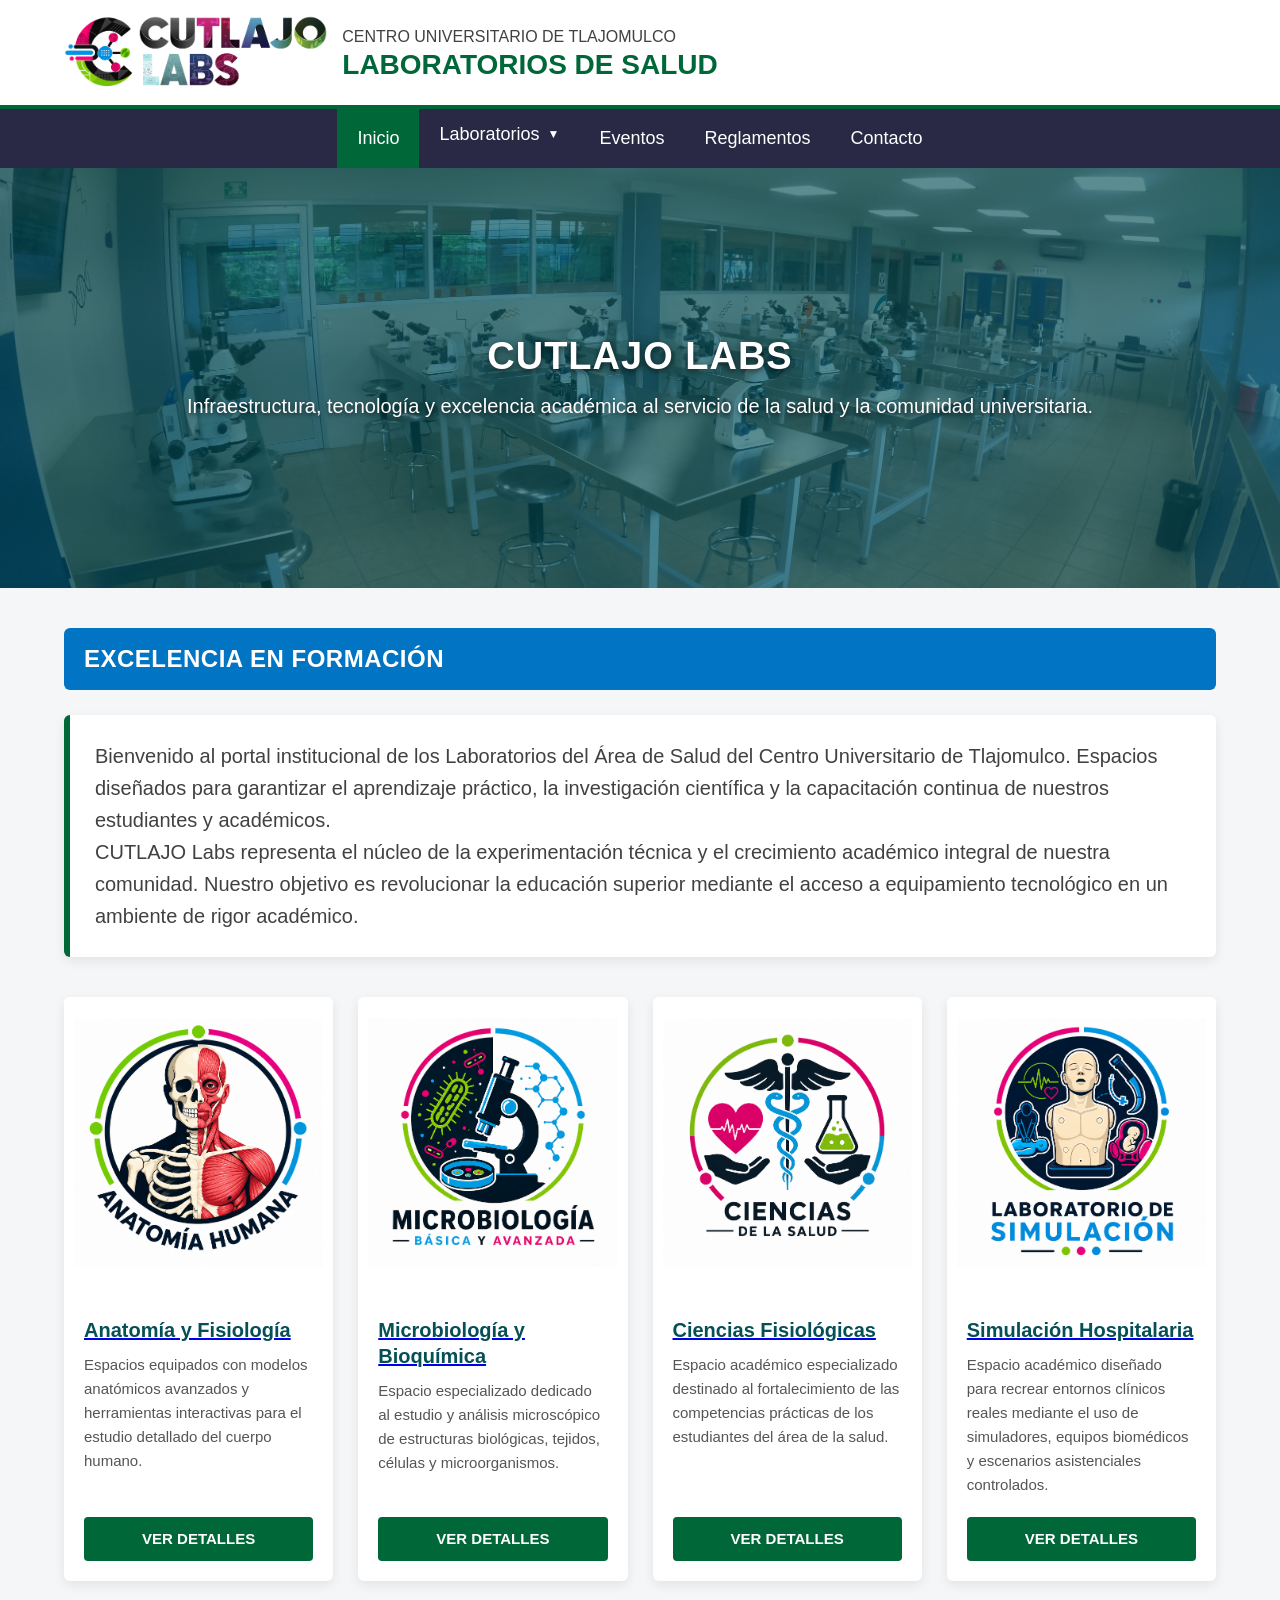
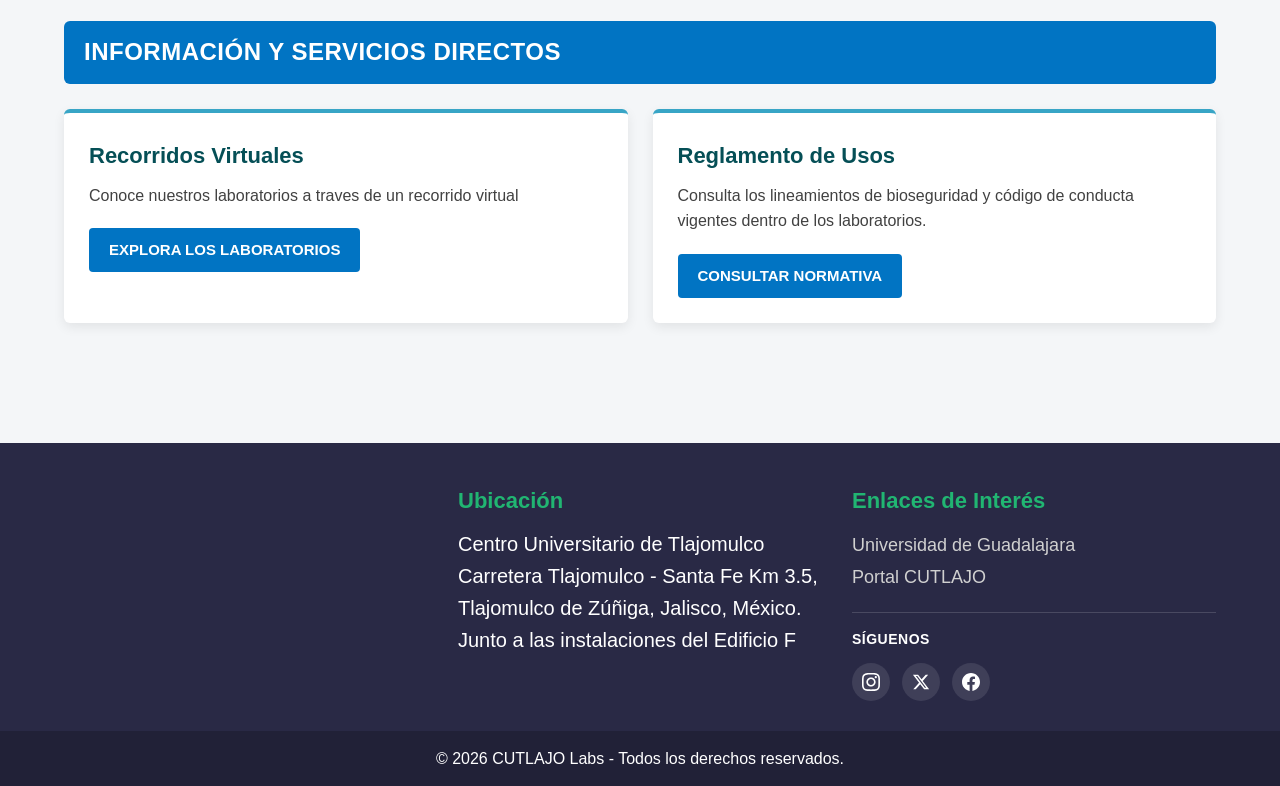
==== index.html @ 254c2624 "Primer subida del sitio web" ====
<!DOCTYPE html>
<html lang="es">
<head>
    <meta charset="UTF-8">
    <meta name="viewport" content="width=device-width, initial-scale=1.0">
    <meta http-equiv="X-UA-Compatible" content="IE=edge">
    <title>Laboratorios de Salud | CUTLAJO - Universidad de Guadalajara</title>
    
    <!-- Estilos CSS -->
    <link rel="stylesheet" href="css/styles.css">
</head>
<body>

    <!-- CABECERA INSTITUCIONAL CUTLAJO / UDEG -->
    <header class="site-header">
        <div class="header-container">
            <div class="logo-container">
                <img src="img/CUTLAJO_LABS.png" alt="Logo Universidad de Guadalajara - CUTLAJO" class="header-logo">
                <div class="site-title-group">
                    <span class="sub-title">Centro Universitario de Tlajomulco</span>
                    <h1 class="main-title">LABORATORIOS DE SALUD</h1>
                </div>
            </div>
            <button class="mobile-menu-toggle" id="menuToggle" aria-label="Abrir menú de navegación">
                <span class="bar"></span>
                <span class="bar"></span>
                <span class="bar"></span>
            </button>
        </div>
    </header>

    <!-- NAVEGACIÓN PRINCIPAL -->
    <nav class="main-navigation" id="mainNav">
        <div class="nav-container">
            <ul class="nav-menu">
                <li class="nav-item active"><a href="index.html" class="nav-link">Inicio</a></li>
                
                <!-- SUBMENÚ DESPLEGABLE EN LABORATORIOS -->
                <li class="nav-item dropdown" id="labsDropdown">
                    <button class="nav-link dropdown-toggle" aria-expanded="false" aria-haspopup="true">
                        Laboratorios <span class="arrow-icon">▼</span>
                    </button>
                    <ul class="dropdown-menu">
                        <li><a href="anatomia.html" class="dropdown-item">Anatomía</a></li>
                        <li><a href="microscopia.html" class="dropdown-item">Microscopía</a></li>
                        <li><a href="ciencias.html" class="dropdown-item">Ciencias</a></li>
                        <li><a href="simulacion.html" class="dropdown-item">Simulación</a></li>
                    </ul>
                </li>
                <li class="nav-item"><a href="eventos.html" class="nav-link">Eventos</a></li>
                <li class="nav-item"><a href="reglamento.html" class="nav-link">Reglamentos</a></li>
                <li class="nav-item"><a href="contacto.html" class="nav-link">Contacto</a></li>
            </ul>
        </div>
    </nav>

    <!-- BANNER HERO PRINCIPAL -->
    <section class="hero-banner">
        <div class="hero-overlay">
            <div class="hero-content">
                <h2>CUTLAJO LABS</h2>
                <p>Infraestructura, tecnología y excelencia académica al servicio de la salud y la comunidad universitaria.</p>
            </div>
        </div>
    </section>

    <!-- CONTENIDO PRINCIPAL -->
    <main class="main-content">
        <div class="content-container">

            <section class="section-block">
                <div class="institutional-header">
                    <h2>Excelencia en Formación</h2>
                </div>
                <div class="intro-card">
                    <p>Bienvenido al portal institucional de los Laboratorios del Área de Salud del Centro Universitario de Tlajomulco. Espacios diseñados para garantizar el aprendizaje práctico, la investigación científica y la capacitación continua de nuestros estudiantes y académicos.</p> 
                    <p>CUTLAJO Labs representa el núcleo de la experimentación técnica y el crecimiento académico integral de nuestra comunidad. Nuestro objetivo es revolucionar la educación superior mediante el acceso a equipamiento tecnológico en un ambiente de rigor académico.</p>
                </div>
            </section>

            <!-- GRILLA DE LABORATORIOS -->
            <section class="section-block">
                <div class="cards-grid">
                    
                    <article class="card">
                        <div class="card-image-wrapper">
                            <a href="anatomia.html"><img src="img/anatomia_humana_logo.png" alt="Laboratorio de Anatomía CUTLAJO" class="card-img"></a>
                        </div>
                        <div class="card-body">
                            <a href="anatomia.html"><h3 class="card-title">Anatomía y Fisiología</h3></a>
                            <p class="card-text">Espacios equipados con modelos anatómicos avanzados y herramientas interactivas para el estudio detallado del cuerpo humano.</p>
                            <a href="anatomia.html" class="btn btn-primary">Ver detalles</a>
                        </div>
                    </article>

                    <article class="card">
                        <div class="card-image-wrapper">
                           <a href="microscopia.html"><img src="img/microbiologia_logo.png" alt="Laboratorio de Microbiología" class="card-img"></a>
                        </div>
                        <div class="card-body">
                            <a href="microscopia.html"><h3 class="card-title">Microbiología y Bioquímica</h3></a>
                            <p class="card-text">Espacio especializado dedicado al estudio y análisis microscópico de estructuras biológicas, tejidos, células y microorganismos.</p>
                            <a href="microscopia.html" class="btn btn-primary">Ver detalles</a>
                        </div>
                    </article>

                    <article class="card">
                        <div class="card-image-wrapper">
                            <a href="ciencias.html"><img src="img/ciencias_logo.png" alt="Laboratorio de Ciencias Fisiológicas" class="card-img"></a>
                        </div>
                        <div class="card-body">
                            <a href="ciencias.html"><h3 class="card-title">Ciencias Fisiológicas</h3></a>
                            <p class="card-text">Espacio académico especializado destinado al fortalecimiento de las competencias prácticas de los estudiantes del área de la salud.</p>
                            <a href="ciencias.html" class="btn btn-primary">Ver detalles</a>
                        </div>
                    </article>

                    <article class="card">
                        <div class="card-image-wrapper">
                            <a href="simulacion.html"><img src="img/simulacion_logo.png" alt="Centro de Simulación Clínica" class="card-img"></a>
                        </div>
                        <div class="card-body">
                            <a href="simulacion.html"><h3 class="card-title">Simulación Hospitalaria</h3></a>
                            <p class="card-text">Espacio académico diseñado para recrear entornos clínicos reales mediante el uso de simuladores, equipos biomédicos y escenarios asistenciales controlados.</p>
                            <a href="simulacion.html" class="btn btn-primary">Ver detalles</a>
                        </div>
                    </article>

                </div>
            </section>

            <section class="section-block">
                <div class="institutional-header">
                    <h2>INFORMACIÓN Y SERVICIOS DIRECTOS</h2>
                </div>
                <div class="quick-links-grid">
                    <div class="quick-link-box">
                        <h3>Recorridos Virtuales</h3>
                        <p>Conoce nuestros laboratorios a traves de un recorrido virtual</p>
                        <a href="recorridos.html" class="btn btn-secondary">Explora los laboratorios</a>
                    </div>
                    <div class="quick-link-box">
                        <h3>Reglamento de Usos</h3>
                        <p>Consulta los lineamientos de bioseguridad y código de conducta vigentes dentro de los laboratorios.</p>
                        <a href="reglamento.html" class="btn btn-secondary">CONSULTAR NORMATIVA</a>
                    </div>
                </div>
            </section>

        </div>
    </main>

    <!-- PIE DE PÁGINA -->
    <footer class="site-footer">
        <div class="footer-container">
            <div class="footer-map">
                <iframe src="https://www.google.com/maps/embed?pb=!1m18!1m12!1m3!1d3737.9945457249955!2d-103.4139776!3d20.465417199999997!2m3!1f0!2f0!3f0!3m2!1i1024!2i768!4f13.1!3m3!1m2!1s0x842f5100319777a3%3A0x31ccbc6255c5307c!2sCUTlajomulco%20(Centro%20Universitario%20de%20Tlajomulco)!5e0!3m2!1ses!2smx!4v1790271450670!5m2!1ses!2smx" width="100%" height="180" style="border:0;" allowfullscreen="" loading="lazy" referrerpolicy="strict-origin-when-cross-origin"></iframe>
            </div>

            <div class="footer-info">
                <h3>Ubicación</h3>
                <p>Centro Universitario de Tlajomulco</p>
                <p>Carretera Tlajomulco - Santa Fe Km 3.5, Tlajomulco de Zúñiga, Jalisco, México.</p>
                <p>Junto a las instalaciones del Edificio F</p>
            </div>

            <div class="footer-links">
                <h3>Enlaces de Interés</h3>
                <ul>
                    <li><a href="https://www.udg.mx" target="_blank" rel="noopener">Universidad de Guadalajara</a></li>
                    <li><a href="http://cutlajomulco.udg.mx" target="_blank" rel="noopener">Portal CUTLAJO</a></li>
                </ul>

                <!-- REDES SOCIALES -->
                <div class="footer-social-section">
                    <h4>Síguenos</h4>
                    <div class="social-icons-wrapper">
                        <!-- Instagram -->
                        <a href="https://www.instagram.com/cutlajo" target="_blank" rel="noopener" class="social-icon-btn" aria-label="Instagram CUTLAJO">
                            <svg viewBox="0 0 24 24" class="svg-social-icon"><path d="M12 2.163c3.204 0 3.584.012 4.85.07 3.252.148 4.771 1.691 4.919 4.919.058 1.265.069 1.645.069 4.849 0 3.205-.012 3.584-.069 4.849-.149 3.225-1.664 4.771-4.919 4.919-1.266.058-1.644.07-4.85.07-3.204 0-3.584-.012-4.849-.07-3.26-.149-4.771-1.699-4.919-4.92-.058-1.265-.07-1.644-.07-4.849 0-3.204.013-3.583.07-4.849.149-3.227 1.664-4.771 4.919-4.919 1.266-.057 1.645-.069 4.849-.069zm0-2.163c-3.259 0-3.667.014-4.947.072-4.358.2-6.78 2.618-6.98 6.98-.059 1.281-.073 1.689-.073 4.948 0 3.259.014 3.668.072 4.948.2 4.358 2.618 6.78 6.98 6.98 1.281.058 1.689.072 4.948.072 3.259 0 3.668-.014 4.948-.072 4.354-.2 6.782-2.618 6.979-6.98.059-1.28.073-1.689.073-4.948 0-3.259-.014-3.667-.072-4.947-.196-4.354-2.617-6.78-6.979-6.98-1.281-.059-1.69-.073-4.949-.073zm0 5.838c-3.403 0-6.162 2.759-6.162 6.162s2.759 6.163 6.162 6.163 6.162-2.759 6.162-6.163c0-3.403-2.759-6.162-6.162-6.162zm0 10.162c-2.209 0-4-1.79-4-4 0-2.209 1.791-4 4-4s4 1.791 4 4c0 2.21-1.791 4-4 4zm6.406-11.845c-.796 0-1.441.645-1.441 1.44s.645 1.44 1.441 1.44c.795 0 1.439-.645 1.439-1.44s-.644-1.44-1.439-1.44z"/></svg>
                        </a>

                        <!-- X (Twitter) -->
                        <a href="https://x.com/cutlajo" target="_blank" rel="noopener" class="social-icon-btn" aria-label="X Twitter CUTLAJO">
                            <svg viewBox="0 0 24 24" class="svg-social-icon"><path d="M18.244 2.25h3.308l-7.227 8.26 8.502 11.24H16.17l-5.214-6.817L4.99 21.75H1.68l7.73-8.835L1.254 2.25H8.08l4.713 6.231zm-1.161 17.52h1.833L7.084 4.126H5.117z"/></svg>
                        </a>

                        <!-- Facebook -->
                        <a href="https://www.facebook.com/CUTlajomulco/" target="_blank" rel="noopener" class="social-icon-btn" aria-label="Facebook CUTLAJO">
                            <svg viewBox="0 0 24 24" class="svg-social-icon"><path d="M24 12.073c0-6.627-5.373-12-12-12s-12 5.373-12 12c0 5.99 4.388 10.954 10.125 11.854v-8.385H7.078v-3.47h3.047V9.43c0-3.007 1.792-4.669 4.533-4.669 1.312 0 2.686.235 2.686.235v2.953H15.83c-1.491 0-1.956.925-1.956 1.874v2.25h3.328l-.532 3.47h-2.796v8.385C19.612 23.027 24 18.062 24 12.073z"/></svg>
                        </a>
                    </div>
                </div>
            </div>
        </div>
        <div class="footer-bottom">
            <p>&copy; 2026 CUTLAJO Labs - Todos los derechos reservados.</p>
        </div>
    </footer>

    <script src="js/main.js"></script>
</body>
</html>
---- css/styles.css ----
/* ==========================================================================
   VARIABLES DE PALETA Y ESTILOS GLOBALES - CUTLAJO / UDEG
   ========================================================================== */
:root {
  --verde-selva: #006838;
  --verde-esmeralda: #21b572;
  --azul-turquesa: #38a5c6;
  --verde-oscuro: #054f56;
  --tinto-magenta: #680538;

  --azul-principal-web: #0174c3;
  --azul-noche: #292945;
  --rojo-institucional: #b12028;
  --gris-neutro: #414141;
  --gris-claro: #f9f9f9;
  --blanco: #ffffff;
  --sombra-card: 0 4px 12px rgba(0, 0, 0, 0.08);

  --fuente-primaria: 'Helvetica Neue', Helvetica, Arial, sans-serif;
  --tamano-base-texto: 2rem;
}

*, *::before, *::after {
  box-sizing: border-box;
  margin: 0;
  padding: 0;
}

html {
  font-size: 62.5%;
  scroll-behavior: smooth;
}

body {
  font-family: var(--fuente-primaria);
  font-size: var(--tamano-base-texto);
  line-height: 1.6;
  color: var(--gris-neutro);
  background-color: #f4f6f8;
}

.content-container,
.header-container,
.nav-container,
.footer-container {
  width: 90%;
  max-width: 1300px;
  margin: 0 auto;
}

/* CABECERA (HEADER) */
.site-header {
  background-color: var(--blanco);
  border-bottom: 4px solid var(--verde-selva);
  padding: 1.5rem 0;
}

.header-container {
  display: flex;
  justify-content: space-between;
  align-items: center;
}

.logo-container {
  display: flex;
  align-items: center;
  gap: 1.5rem;
}

.header-logo {
  max-height: 75px;
  width: auto;
}

.site-title-group .sub-title {
  display: block;
  font-size: 1.6rem;
  color: var(--gris-neutro);
  text-transform: uppercase;
  font-weight: 500;
}

.site-title-group .main-title {
  font-size: 2.8rem;
  color: var(--verde-selva);
  font-weight: 700;
  line-height: 1.1;
}

.mobile-menu-toggle {
  display: none;
  flex-direction: column;
  justify-content: space-between;
  width: 30px;
  height: 21px;
  background: transparent;
  border: none;
  cursor: pointer;
}

.mobile-menu-toggle .bar {
  height: 3px;
  width: 100%;
  background-color: var(--azul-noche);
  border-radius: 2px;
  transition: all 0.3s ease;
}

/* NAVEGACIÓN (NAV) */
.main-navigation {
  background-color: var(--azul-noche);
  position: relative;
  z-index: 100;
}

.nav-menu {
  list-style: none;
  display: flex;
  flex-wrap: wrap;
  justify-content: center;
}

.nav-item {
  margin: 0;
  position: relative;
}

.nav-link {
  display: flex;
  align-items: center;
  gap: 0.8rem;
  padding: 1.5rem 2rem;
  color: var(--blanco);
  text-decoration: none;
  font-size: 1.8rem;
  font-weight: 500;
  background: transparent;
  border: none;
  font-family: inherit;
  cursor: pointer;
  transition: background-color 0.3s ease;
}

.nav-link:hover,
.nav-item.active .nav-link,
.nav-item.show .nav-link {
  background-color: var(--verde-selva);
}

.arrow-icon {
  font-size: 1.2rem;
  transition: transform 0.3s ease;
}

.nav-item.show .arrow-icon {
  transform: rotate(180deg);
}

.dropdown-menu {
  display: none;
  position: absolute;
  top: 100%;
  left: 0;
  min-width: 220px;
  background-color: var(--azul-noche);
  list-style: none;
  padding: 0;
  box-shadow: 0 8px 16px rgba(0, 0, 0, 0.2);
  border-top: 3px solid var(--verde-esmeralda);
  z-index: 1000;
}

.nav-item.show .dropdown-menu {
  display: block;
}

.dropdown-item {
  display: block;
  padding: 1.2rem 2rem;
  color: var(--blanco);
  text-decoration: none;
  font-size: 1.7rem;
  border-bottom: 1px solid rgba(255, 255, 255, 0.05);
  transition: background-color 0.2s ease, padding-left 0.2s ease;
}

.dropdown-item:hover {
  background-color: var(--verde-selva);
  padding-left: 2.5rem;
}

/* HERO BANNER Y SLIDESHOW PRINCIPAL */
.hero-banner {
  position: relative;
  background-color: var(--verde-oscuro);
  background-position: center center;
  background-size: cover;
  background-repeat: no-repeat;
  color: var(--blanco);
  min-height: 420px;
  display: flex;
  align-items: stretch;
  justify-content: center;
  transition: background-image 1s ease-in-out;
}

.hero-overlay {
  width: 100%;
  min-height: 100%;
  padding: 6rem 2rem;
  background: rgba(5, 79, 86, 0.65);
  display: flex;
  align-items: center;
  justify-content: center;
  text-align: center;
  box-sizing: border-box;
}

.hero-content {
  max-width: 950px;
  margin: 0 auto;
}

.hero-tag {
  display: inline-block;
  font-size: 1.6rem;
  text-transform: uppercase;
  letter-spacing: 1.5px;
  background-color: var(--verde-esmeralda);
  color: var(--blanco);
  padding: 0.5rem 1.4rem;
  border-radius: 4px;
  margin-bottom: 1.5rem;
  font-weight: 600;
}

.hero-content h2 {
  font-size: 3.8rem;
  line-height: 1.2;
  text-transform: uppercase;
  letter-spacing: 1px;
  text-shadow: 0 2px 6px rgba(0,0,0,0.6);
}

.hero-content p {
  font-size: 2rem;
  margin-top: 1rem;
  text-shadow: 0 2px 4px rgba(0,0,0,0.6);
}

/* ESTRUCTURA Y CONTENIDO GENERAL */
.main-content {
  padding: 4rem 0;
}

.section-block {
  margin-bottom: 4rem;
}

.institutional-header, .block-header-institutional {
  background-color: var(--azul-principal-web);
  color: var(--blanco);
  padding: 1.2rem 2rem;
  border-radius: 6px;
  margin-bottom: 2.5rem;
}

.institutional-header h2, .block-header-institutional h2 {
  font-size: 2.4rem;
  text-transform: uppercase;
  letter-spacing: 0.5px;
  margin: 0;
}

.intro-card {
  background-color: var(--blanco);
  padding: 2.5rem;
  border-radius: 6px;
  box-shadow: var(--sombra-card);
  border-left: 6px solid var(--verde-selva);
}

/* ==========================================================================
   TARJETAS Y CUADRÍCULA DE LABORATORIOS (REINTEGRADO PARA EL INDEX)
   ========================================================================== */
.cards-grid {
  display: flex;
  flex-wrap: wrap;
  justify-content: center;
  gap: 2.5rem;
}

.card {
  background-color: var(--blanco);
  border-radius: 6px;
  overflow: hidden;
  box-shadow: var(--sombra-card);
  display: flex;
  flex-direction: column;
  transition: transform 0.3s ease, box-shadow 0.3s ease;
  flex: 1 1 260px;
  max-width: 300px;
  min-width: 250px;
}

.card:hover {
  transform: translateY(-5px);
  box-shadow: 0 8px 20px rgba(0, 0, 0, 0.12);
}

.card-image-wrapper {
  height: 300px;
  overflow: hidden;
  background-color: #ffffff;
  display: flex;
  align-items: center;
  justify-content: center;
  padding: 1rem;
}

.card-img {
  max-width: 100%;
  max-height: 100%;
  object-fit: contain;
  transition: transform 0.4s ease;
}

.card:hover .card-img {
  transform: scale(1.05);
}

.card-body {
  padding: 2rem;
  display: flex;
  flex-direction: column;
  flex-grow: 1;
}

.card-title {
  font-size: 2rem;
  color: var(--verde-oscuro);
  margin-bottom: 1rem;
  line-height: 1.3;
}

.card-text {
  font-size: 1.5rem;
  margin-bottom: 2rem;
  flex-grow: 1;
  color: #555555;
}

/* BOTONES */
.btn {
  display: inline-block;
  padding: 1rem 2rem;
  font-size: 1.5rem;
  font-weight: bold;
  text-transform: uppercase;
  text-align: center;
  text-decoration: none;
  border-radius: 4px;
  transition: background-color 0.3s ease, color 0.3s ease;
  border: none;
  cursor: pointer;
}

.btn-primary {
  background-color: var(--verde-selva);
  color: var(--blanco);
}

.btn-primary:hover {
  background-color: var(--verde-oscuro);
}

.btn-secondary {
  background-color: var(--azul-principal-web);
  color: var(--blanco);
}

.btn-secondary:hover {
  background-color: var(--azul-noche);
}

/* ENLACES RÁPIDOS Y SERVICIOS (INDEX) */
.quick-links-grid {
  display: grid;
  grid-template-columns: repeat(auto-fit, minmax(300px, 1fr));
  gap: 2.5rem;
}

.quick-link-box {
  background: #fff;
  padding: 2.5rem;
  border-radius: 6px;
  box-shadow: var(--sombra-card);
  border-top: 4px solid var(--azul-turquesa);
}

.quick-link-box h3 {
  font-size: 2.2rem;
  color: var(--verde-oscuro);
  margin-bottom: 1rem;
}

.quick-link-box p {
  font-size: 1.6rem;
  margin-bottom: 2rem;
}

/* GALERÍAS Y SLIDESHOWS (PÁGINAS SECUNDARIAS) */
.intro-overview-grid {
  display: grid;
  grid-template-columns: 2fr 1fr;
  gap: 2.5rem;
}

.intro-card-pro {
  background-color: #ffffff;
  padding: 2.5rem;
  border-left: 5px solid var(--verde-selva);
  border-radius: 6px;
  box-shadow: var(--sombra-card);
}

.kpi-metrics-card {
  background: linear-gradient(135deg, #054f56 0%, #006838 100%);
  color: #ffffff;
  padding: 2.5rem 2rem;
  border-radius: 6px;
  display: flex;
  flex-direction: column;
  justify-content: space-around;
}

.kpi-item {
  text-align: center;
  padding: 1rem 0;
  border-bottom: 1px solid rgba(255, 255, 255, 0.15);
}

.kpi-item:last-child {
  border-bottom: none;
}

.kpi-number {
  display: block;
  font-size: 3.2rem;
  font-weight: 800;
  color: #21b572;
}

.kpi-label {
  font-size: 1.6rem;
  text-transform: uppercase;
}

.featured-gallery-card {
  display: grid;
  grid-template-columns: 1.5fr 1fr;
  background-color: #ffffff;
  border-radius: 8px;
  overflow: hidden;
  box-shadow: var(--sombra-card);
}

.featured-slideshow {
  height: 380px;
}

.featured-gallery-info {
  padding: 3rem;
  display: flex;
  flex-direction: column;
  justify-content: center;
  background-color: #fafafa;
}

.dual-gallery-grid {
  display: grid;
  grid-template-columns: 1fr 1fr;
  gap: 2.5rem;
}

.pro-gallery-card {
  background-color: #ffffff;
  border-radius: 8px;
  overflow: hidden;
  box-shadow: var(--sombra-card);
}

.pro-card-content {
  padding: 2rem;
}

.gallery-slideshow {
  position: relative;
  width: 100%;
  height: 300px;
  overflow: hidden;
  background-color: #111;
}

.slides-container {
  width: 100%;
  height: 100%;
  position: relative;
}

.slides-container .gallery-img {
  position: absolute;
  top: 0;
  left: 0;
  width: 100%;
  height: 100%;
  object-fit: cover;
  opacity: 0;
  transition: opacity 0.8s ease-in-out;
  z-index: 1;
}

.slides-container .gallery-img.active {
  opacity: 1;
  z-index: 2;
}

.slide-prev, .slide-next {
  position: absolute;
  top: 50%;
  transform: translateY(-50%);
  background-color: rgba(5, 79, 86, 0.75);
  color: #ffffff;
  border: none;
  font-size: 1.8rem;
  padding: 0.8rem 1.2rem;
  cursor: pointer;
  z-index: 10;
  border-radius: 4px;
}

.slide-prev { left: 10px; }
.slide-next { right: 10px; }

.slide-dots {
  position: absolute;
  bottom: 12px;
  left: 50%;
  transform: translateX(-50%);
  display: flex;
  gap: 8px;
  z-index: 10;
}

.dot {
  width: 10px;
  height: 10px;
  border-radius: 50%;
  background-color: rgba(255, 255, 255, 0.5);
  cursor: pointer;
}

.dot.active {
  background-color: #21b572;
  transform: scale(1.2);
}

/* PESTAÑAS (TABS) */
.tabs-container {
  background-color: #ffffff;
  border-radius: 8px;
  overflow: hidden;
  box-shadow: var(--sombra-card);
}

.tabs-header {
  display: flex;
  background-color: #f1f1f1;
}

.tab-btn {
  padding: 1.5rem 2.5rem;
  background-color: transparent;
  border: none;
  font-size: 1.8rem;
  font-weight: 600;
  color: var(--gris-neutro);
  cursor: pointer;
}

.tab-btn.active {
  background-color: #ffffff;
  color: var(--verde-selva);
  border-top: 3px solid var(--verde-selva);
}

.tabs-content {
  padding: 2.5rem;
}

.tab-pane {
  display: none;
}

.tab-pane.active {
  display: block;
}

.check-list {
  list-style: none;
}

.check-list li {
  font-size: 1.9rem;
  margin-bottom: 1.2rem;
  position: relative;
  padding-left: 3rem;
}

.check-list li::before {
  content: "✓";
  position: absolute;
  left: 0;
  color: #21b572;
  font-weight: bold;
}

/* PIE DE PÁGINA (FOOTER) */
.site-footer {
  background-color: var(--azul-noche);
  color: var(--blanco);
  padding-top: 4rem;
  margin-top: 4rem;
}

.footer-container {
  display: grid;
  grid-template-columns: repeat(auto-fit, minmax(250px, 1fr));
  gap: 3rem;
  padding-bottom: 3rem;
}

.footer-info h3, .footer-links h3 {
  font-size: 2.2rem;
  color: var(--verde-esmeralda);
  margin-bottom: 1rem;
}

.footer-links ul {
  list-style: none;
}

.footer-links a {
  color: #d0d0d0;
  text-decoration: none;
  font-size: 1.8rem;
}

.footer-bottom {
  background-color: rgba(0, 0, 0, 0.2);
  text-align: center;
  padding: 1.5rem 0;
  font-size: 1.6rem;
}

/* ==========================================================================
   BARRA INTERMEDIA DE RESERVA DE LABORATORIOS
   ========================================================================== */
.booking-cta-bar {
  background-color: var(--azul-noche);
  border-bottom: 4px solid var(--verde-esmeralda);
  padding: 2rem 0;
  box-shadow: 0 4px 10px rgba(0, 0, 0, 0.15);
}

.booking-cta-container {
  display: flex;
  align-items: center;
  justify-content: space-between;
  gap: 2rem;
  flex-wrap: wrap;
}

.booking-cta-text {
  display: flex;
  align-items: center;
  gap: 1.5rem;
  color: var(--blanco);
}

.booking-cta-icon {
  font-size: 3rem;
  line-height: 1;
}

.booking-cta-text h3 {
  font-size: 2.2rem;
  color: var(--blanco);
  margin: 0;
  line-height: 1.2;
}

.booking-cta-text p {
  font-size: 1.5rem;
  color: #d0d0d0;
  margin: 0.3rem 0 0 0;
}

.btn-booking-action {
  background-color: var(--verde-esmeralda);
  color: var(--blanco);
  font-size: 1.7rem;
  font-weight: 700;
  padding: 1.2rem 2.5rem;
  border-radius: 4px;
  text-decoration: none;
  white-space: nowrap;
  transition: all 0.3s ease;
  box-shadow: 0 4px 12px rgba(0, 0, 0, 0.2);
}

.btn-booking-action:hover {
  background-color: var(--verde-selva);
  transform: translateY(-2px);
  box-shadow: 0 6px 16px rgba(0, 0, 0, 0.3);
  color: var(--blanco);
}




/* RESPONSIVO */
@media (max-width: 900px) {
  .intro-overview-grid,
  .featured-gallery-card,
  .dual-gallery-grid {
    grid-template-columns: 1fr;
  }
}

@media (max-width: 768px) {
  .mobile-menu-toggle {
    display: flex;
  }

  .main-navigation {
    display: none;
  }

  .main-navigation.is-active {
    display: block;
  }

  .nav-menu {
    flex-direction: column;
  }

  .nav-link {
    width: 100%;
    justify-content: space-between;
  }

  .dropdown-menu {
    position: static;
    background-color: rgba(0, 0, 0, 0.25);
    box-shadow: none;
  }
}
@media (max-width: 768px) {
  .booking-cta-container {
    flex-direction: column;
    text-align: center;
  }
  
  .booking-cta-text {
    flex-direction: column;
    gap: 0.8rem;
  }
  
  .btn-booking-action {
    width: 100%;
    text-align: center;
  }
}

/* ==========================================================================
   ESTILOS PARA RECORRIDOS VIRTUALES 360°
   ========================================================================== */

/* Fondo específico para el Banner Hero 360° */
.virtual-tour-hero {
  background-image: linear-gradient(rgba(0, 0, 0, 0.55), rgba(0, 0, 0, 0.55)), url('../img/slideshow_principal/fondo08.jpg');
  background-size: cover;
  background-position: center;
}

/* BARRA DE FILTROS */
.tour-filter-bar {
  display: flex;
  flex-wrap: wrap;
  gap: 10px;
  justify-content: center;
  margin: 20px 0 35px 0;
}

.filter-btn {
  background-color: #f1f1f1;
  color: #333;
  border: 2px solid #0174c3;
  padding: 10px 18px;
  font-size: 1.4rem;
  font-weight: 600;
  border-radius: 20px;
  cursor: pointer;
  transition: all 0.3s ease;
}

.filter-btn:hover,
.filter-btn.active {
  background-color: #0174c3;
  color: #ffffff;
}

/* GRILLA DE RECORRIDOS VIRTUALES */
.tours-grid {
  display: flex;
  flex-direction: column;
  gap: 40px;
  margin-bottom: 50px;
}

.tour-card-item {
  background: #ffffff;
  border-radius: 8px;
  border: 1px solid #e2e8f0;
  box-shadow: 0 4px 15px rgba(0, 0, 0, 0.08);
  overflow: hidden;
  transition: transform 0.2s ease;
}

.tour-header-info {
  background-color: #054f56;
  color: #ffffff;
  padding: 15px 20px;
  display: flex;
  justify-content: space-between;
  align-items: center;
  flex-wrap: wrap;
  gap: 10px;
}

.tour-header-info h3 {
  margin: 0;
  font-size: 2rem;
  font-weight: 600;
}

.tour-badge {
  background-color: #21b572;
  color: #ffffff;
  padding: 4px 12px;
  border-radius: 12px;
  font-size: 1.2rem;
  font-weight: bold;
}

/* CONTENEDOR MANTENIENDO RATIO ASPECTO (16:9) */
.tour-iframe-container {
  position: relative;
  width: 100%;
  padding-padding-top: 56.25%; /* Ratio 16:9 */
  height: 520px;
  background-color: #000;
}

.tour-iframe-container iframe {
  position: absolute;
  top: 0;
  left: 0;
  width: 100%;
  height: 100%;
  border: 0;
}

.tour-footer-info {
  padding: 20px;
  background-color: #f9f9f9;
  display: flex;
  justify-content: space-between;
  align-items: center;
  flex-wrap: wrap;
  gap: 15px;
}

.tour-footer-info p {
  margin: 0;
  font-size: 1.5rem;
  color: #414141;
  max-width: 75%;
}

@media (max-width: 768px) {
  .tour-iframe-container {
    height: 350px;
  }

  .tour-footer-info p {
    max-width: 100%;
  }
}


/* ==========================================================================
   ESTILOS DE REDES SOCIALES EN FOOTER
   ========================================================================== */

.footer-social-section {
  margin-top: 20px;
  padding-top: 15px;
  border-top: 1px solid rgba(255, 255, 255, 0.15);
}

.footer-social-section h4 {
  color: #ffffff;
  font-size: 1.4rem;
  margin-bottom: 12px;
  text-transform: uppercase;
  letter-spacing: 0.5px;
}

.social-icons-wrapper {
  display: flex;
  align-items: center;
  gap: 12px;
}

.social-icon-btn {
  display: inline-flex;
  align-items: center;
  justify-content: center;
  width: 38px;
  height: 38px;
  background-color: rgba(255, 255, 255, 0.1);
  border-radius: 50%;
  transition: all 0.3s ease;
}

.svg-social-icon {
  width: 18px;
  height: 18px;
  fill: #ffffff;
  transition: fill 0.3s ease;
}

/* Efectos al pasar el cursor (Hover) */
.social-icon-btn:hover {
  background-color: #21b572; /* Verde CUTLAJO */
  transform: translateY(-3px);
}

.social-icon-btn:hover .svg-social-icon {
  fill: #ffffff;
}






/* REGLA DE SEGURIDAD PARA EL DROPDOWN DE NAVEGACIÓN */
.dropdown-menu {
  display: none !important;
}

.nav-item.show .dropdown-menu {
  display: block !important;
}
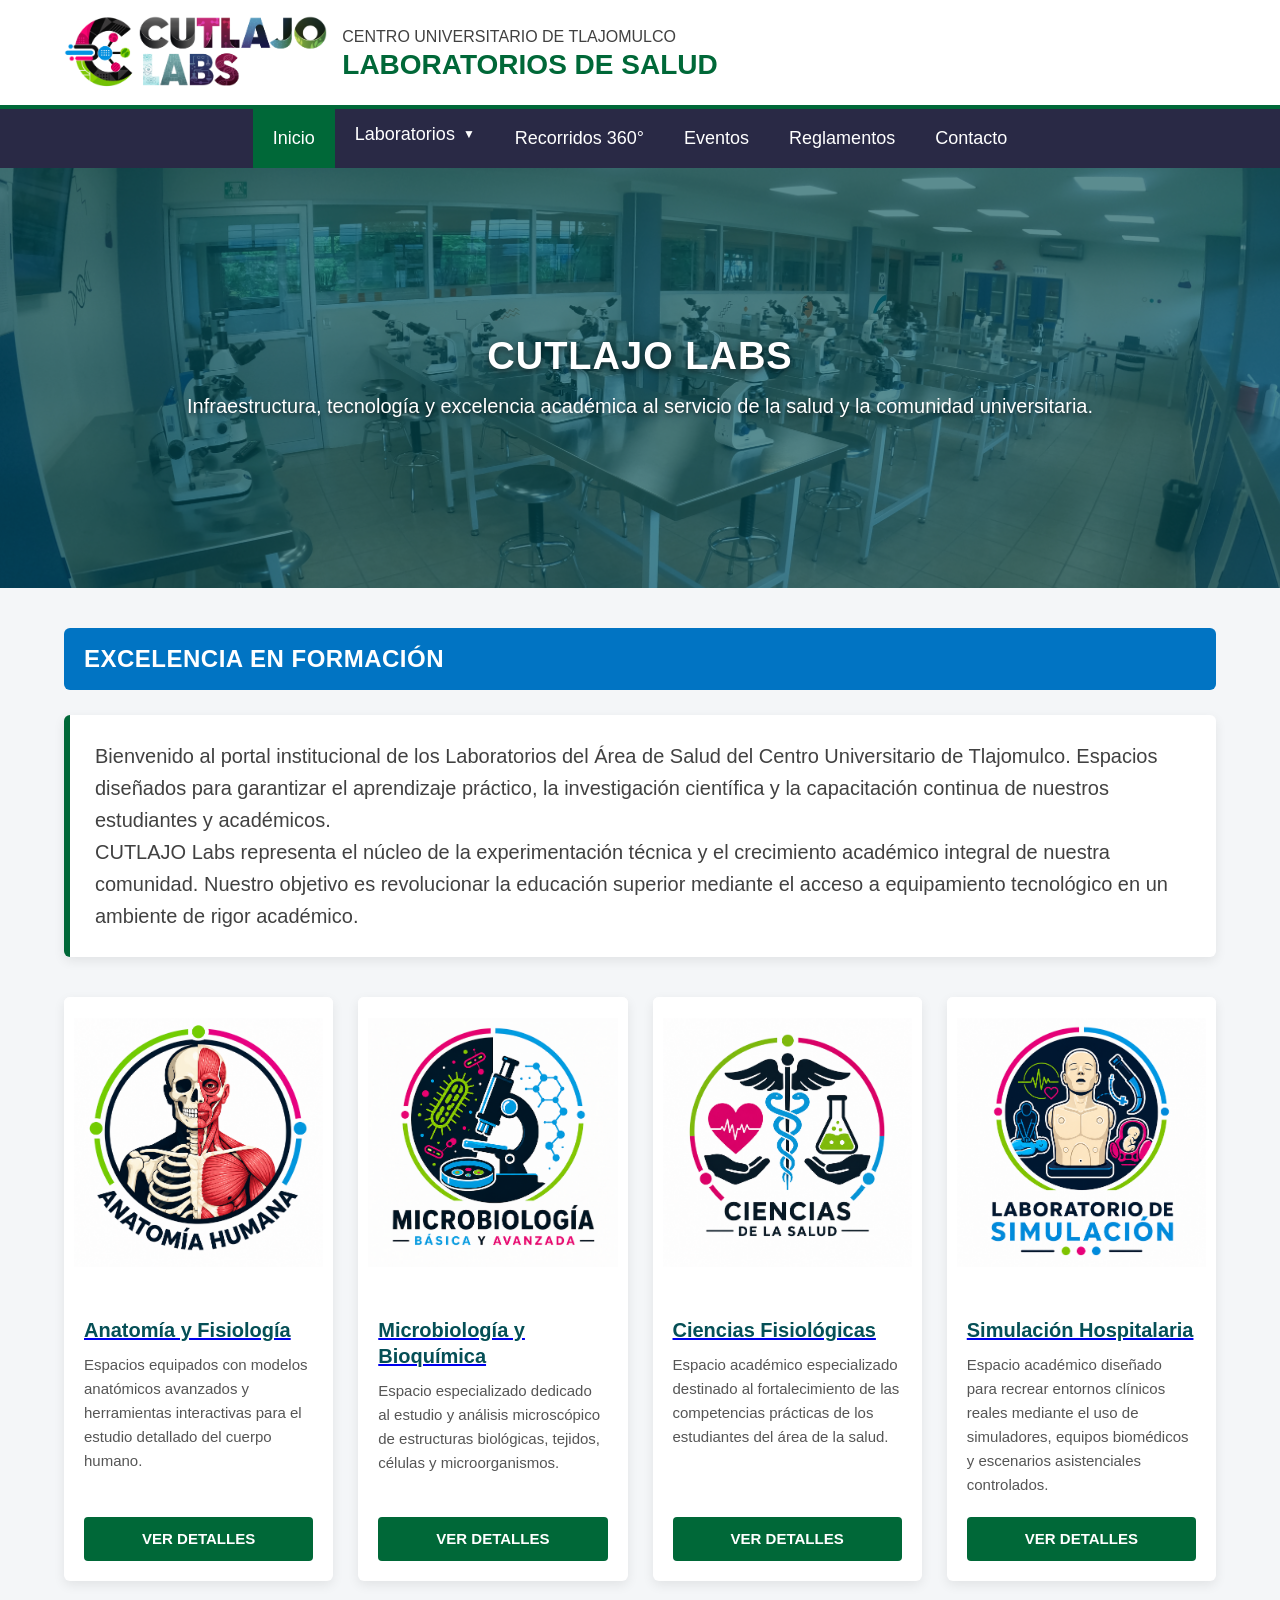
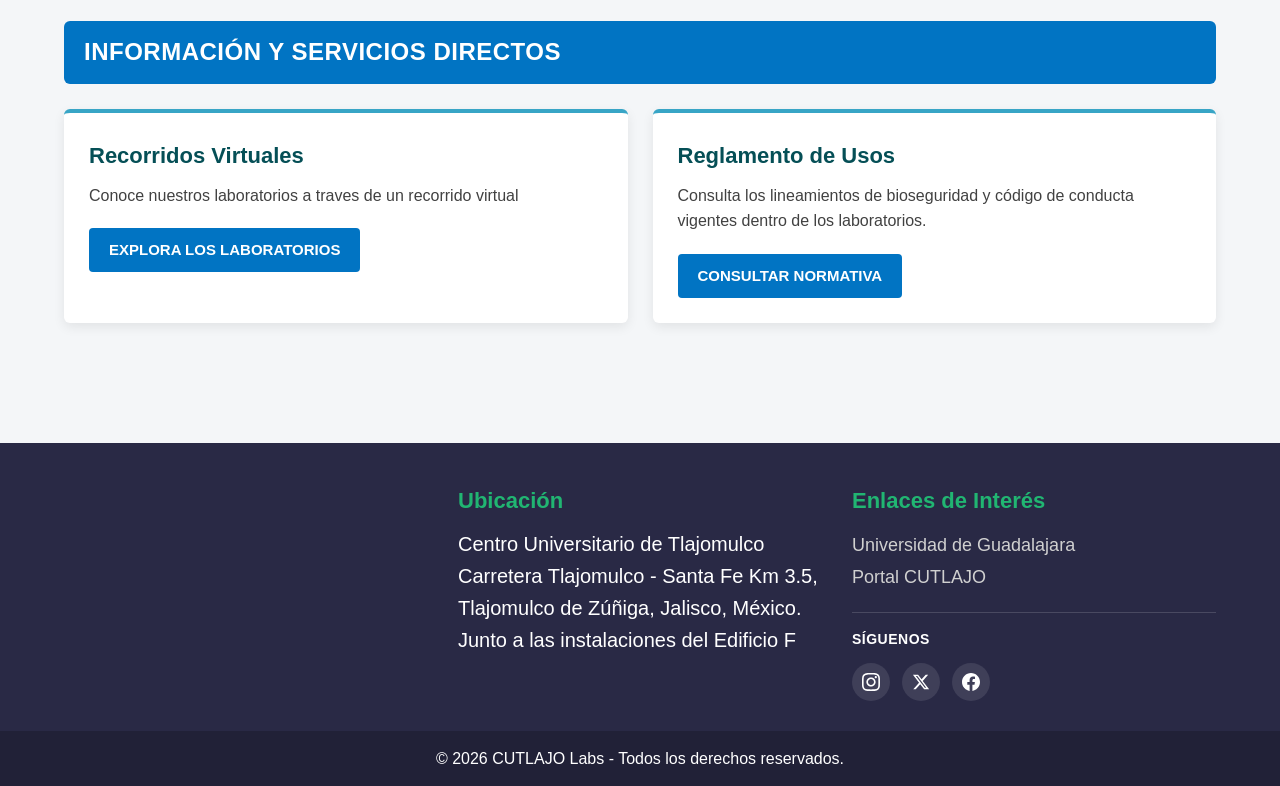
==== commit 1296396b: "Modificación version movil" ====
--- a/index.html
+++ b/index.html
@@ -28,6 +28,8 @@
             </button>
         </div>
     </header>
+
+    
 
     <!-- NAVEGACIÓN PRINCIPAL -->
     <nav class="main-navigation" id="mainNav">
@@ -47,6 +49,7 @@
                         <li><a href="simulacion.html" class="dropdown-item">Simulación</a></li>
                     </ul>
                 </li>
+                <li class="nav-item"><a href="recorridos-virtuales.html" class="nav-link">Recorridos 360°</a></li>
                 <li class="nav-item"><a href="eventos.html" class="nav-link">Eventos</a></li>
                 <li class="nav-item"><a href="reglamento.html" class="nav-link">Reglamentos</a></li>
                 <li class="nav-item"><a href="contacto.html" class="nav-link">Contacto</a></li>
--- a/css/styles.css
+++ b/css/styles.css
@@ -53,6 +53,7 @@
   background-color: var(--blanco);
   border-bottom: 4px solid var(--verde-selva);
   padding: 1.5rem 0;
+  position: relative;
 }
 
 .header-container {
@@ -87,26 +88,29 @@
   line-height: 1.1;
 }
 
+/* BOTÓN HAMBURGUESA */
 .mobile-menu-toggle {
   display: none;
   flex-direction: column;
   justify-content: space-between;
-  width: 30px;
-  height: 21px;
+  width: 32px;
+  height: 22px;
   background: transparent;
   border: none;
   cursor: pointer;
+  padding: 0;
+  z-index: 1001;
 }
 
 .mobile-menu-toggle .bar {
   height: 3px;
   width: 100%;
-  background-color: var(--azul-noche);
+  background-color: var(--verde-selva);
   border-radius: 2px;
   transition: all 0.3s ease;
 }
 
-/* NAVEGACIÓN (NAV) */
+/* NAVEGACIÓN (DESKTOP) */
 .main-navigation {
   background-color: var(--azul-noche);
   position: relative;
@@ -280,9 +284,7 @@
   border-left: 6px solid var(--verde-selva);
 }
 
-/* ==========================================================================
-   TARJETAS Y CUADRÍCULA DE LABORATORIOS (REINTEGRADO PARA EL INDEX)
-   ========================================================================== */
+/* TARJETAS Y CUADRÍCULA */
 .cards-grid {
   display: flex;
   flex-wrap: wrap;
@@ -383,7 +385,7 @@
   background-color: var(--azul-noche);
 }
 
-/* ENLACES RÁPIDOS Y SERVICIOS (INDEX) */
+/* ENLACES RÁPIDOS Y SERVICIOS */
 .quick-links-grid {
   display: grid;
   grid-template-columns: repeat(auto-fit, minmax(300px, 1fr));
@@ -409,7 +411,7 @@
   margin-bottom: 2rem;
 }
 
-/* GALERÍAS Y SLIDESHOWS (PÁGINAS SECUNDARIAS) */
+/* GALERÍAS Y SLIDESHOWS */
 .intro-overview-grid {
   display: grid;
   grid-template-columns: 2fr 1fr;
@@ -663,9 +665,7 @@
   font-size: 1.6rem;
 }
 
-/* ==========================================================================
-   BARRA INTERMEDIA DE RESERVA DE LABORATORIOS
-   ========================================================================== */
+/* BARRA INTERMEDIA DE RESERVA DE LABORATORIOS */
 .booking-cta-bar {
   background-color: var(--azul-noche);
   border-bottom: 4px solid var(--verde-esmeralda);
@@ -726,75 +726,13 @@
   color: var(--blanco);
 }
 
-
-
-
-/* RESPONSIVO */
-@media (max-width: 900px) {
-  .intro-overview-grid,
-  .featured-gallery-card,
-  .dual-gallery-grid {
-    grid-template-columns: 1fr;
-  }
-}
-
-@media (max-width: 768px) {
-  .mobile-menu-toggle {
-    display: flex;
-  }
-
-  .main-navigation {
-    display: none;
-  }
-
-  .main-navigation.is-active {
-    display: block;
-  }
-
-  .nav-menu {
-    flex-direction: column;
-  }
-
-  .nav-link {
-    width: 100%;
-    justify-content: space-between;
-  }
-
-  .dropdown-menu {
-    position: static;
-    background-color: rgba(0, 0, 0, 0.25);
-    box-shadow: none;
-  }
-}
-@media (max-width: 768px) {
-  .booking-cta-container {
-    flex-direction: column;
-    text-align: center;
-  }
-  
-  .booking-cta-text {
-    flex-direction: column;
-    gap: 0.8rem;
-  }
-  
-  .btn-booking-action {
-    width: 100%;
-    text-align: center;
-  }
-}
-
-/* ==========================================================================
-   ESTILOS PARA RECORRIDOS VIRTUALES 360°
-   ========================================================================== */
-
-/* Fondo específico para el Banner Hero 360° */
+/* ESTILOS PARA RECORRIDOS VIRTUALES 360° */
 .virtual-tour-hero {
   background-image: linear-gradient(rgba(0, 0, 0, 0.55), rgba(0, 0, 0, 0.55)), url('../img/slideshow_principal/fondo08.jpg');
   background-size: cover;
   background-position: center;
 }
 
-/* BARRA DE FILTROS */
 .tour-filter-bar {
   display: flex;
   flex-wrap: wrap;
@@ -821,7 +759,6 @@
   color: #ffffff;
 }
 
-/* GRILLA DE RECORRIDOS VIRTUALES */
 .tours-grid {
   display: flex;
   flex-direction: column;
@@ -864,11 +801,9 @@
   font-weight: bold;
 }
 
-/* CONTENEDOR MANTENIENDO RATIO ASPECTO (16:9) */
 .tour-iframe-container {
   position: relative;
   width: 100%;
-  padding-padding-top: 56.25%; /* Ratio 16:9 */
   height: 520px;
   background-color: #000;
 }
@@ -899,21 +834,7 @@
   max-width: 75%;
 }
 
-@media (max-width: 768px) {
-  .tour-iframe-container {
-    height: 350px;
-  }
-
-  .tour-footer-info p {
-    max-width: 100%;
-  }
-}
-
-
-/* ==========================================================================
-   ESTILOS DE REDES SOCIALES EN FOOTER
-   ========================================================================== */
-
+/* REDES SOCIALES EN FOOTER */
 .footer-social-section {
   margin-top: 20px;
   padding-top: 15px;
@@ -952,9 +873,8 @@
   transition: fill 0.3s ease;
 }
 
-/* Efectos al pasar el cursor (Hover) */
 .social-icon-btn:hover {
-  background-color: #21b572; /* Verde CUTLAJO */
+  background-color: #21b572;
   transform: translateY(-3px);
 }
 
@@ -962,18 +882,113 @@
   fill: #ffffff;
 }
 
-
-
-
-
-
-/* REGLA DE SEGURIDAD PARA EL DROPDOWN DE NAVEGACIÓN */
-.dropdown-menu {
-  display: none !important;
-}
-
-.nav-item.show .dropdown-menu {
-  display: block !important;
-}
-
-
+/* ==========================================================================
+   MEDIA QUERIES Y REGLAS RESPONSIVAS
+   ========================================================================== */
+@media (max-width: 900px) {
+  .intro-overview-grid,
+  .featured-gallery-card,
+  .dual-gallery-grid {
+    grid-template-columns: 1fr;
+  }
+}
+
+@media (max-width: 768px) {
+  /* Layout general responsive */
+  .booking-cta-container {
+    flex-direction: column;
+    text-align: center;
+  }
+  
+  .booking-cta-text {
+    flex-direction: column;
+    gap: 0.8rem;
+  }
+  
+  .btn-booking-action {
+    width: 100%;
+    text-align: center;
+  }
+
+  .tour-iframe-container {
+    height: 350px;
+  }
+
+  .tour-footer-info p {
+    max-width: 100%;
+  }
+
+  /* Header Móvil */
+  .header-logo {
+    max-width: 110px;
+  }
+
+  .site-title-group .sub-title {
+    font-size: 1rem;
+  }
+
+  .site-title-group .main-title {
+    font-size: 1.3rem;
+  }
+
+  /* Menú de Navegación Móvil */
+  .mobile-menu-toggle {
+    display: flex;
+  }
+
+  .main-navigation {
+    display: none;
+    width: 100%;
+    background-color: var(--azul-noche);
+    position: absolute;
+    top: 100%;
+    left: 0;
+    z-index: 1000;
+    box-shadow: 0 4px 10px rgba(0, 0, 0, 0.2);
+  }
+
+  .main-navigation.is-active {
+    display: block;
+  }
+
+  .nav-menu {
+    flex-direction: column;
+    width: 100%;
+    padding: 0;
+    margin: 0;
+  }
+
+  .nav-item {
+    width: 100%;
+    border-bottom: 1px solid rgba(255, 255, 255, 0.1);
+  }
+
+  .nav-link {
+    width: 100%;
+    justify-content: space-between;
+    padding: 1.5rem 2rem;
+  }
+
+  .dropdown-menu {
+    position: static;
+    width: 100%;
+    background-color: #1f1f35;
+    box-shadow: none;
+    border-top: none;
+    border-left: 4px solid var(--verde-esmeralda);
+  }
+
+  .dropdown-item {
+    padding-left: 3rem;
+  }
+
+  .dropdown-item:hover {
+    padding-left: 3.5rem;
+  }
+}
+
+@media (max-width: 480px) {
+  .site-title-group .sub-title {
+    display: none;
+  }
+}
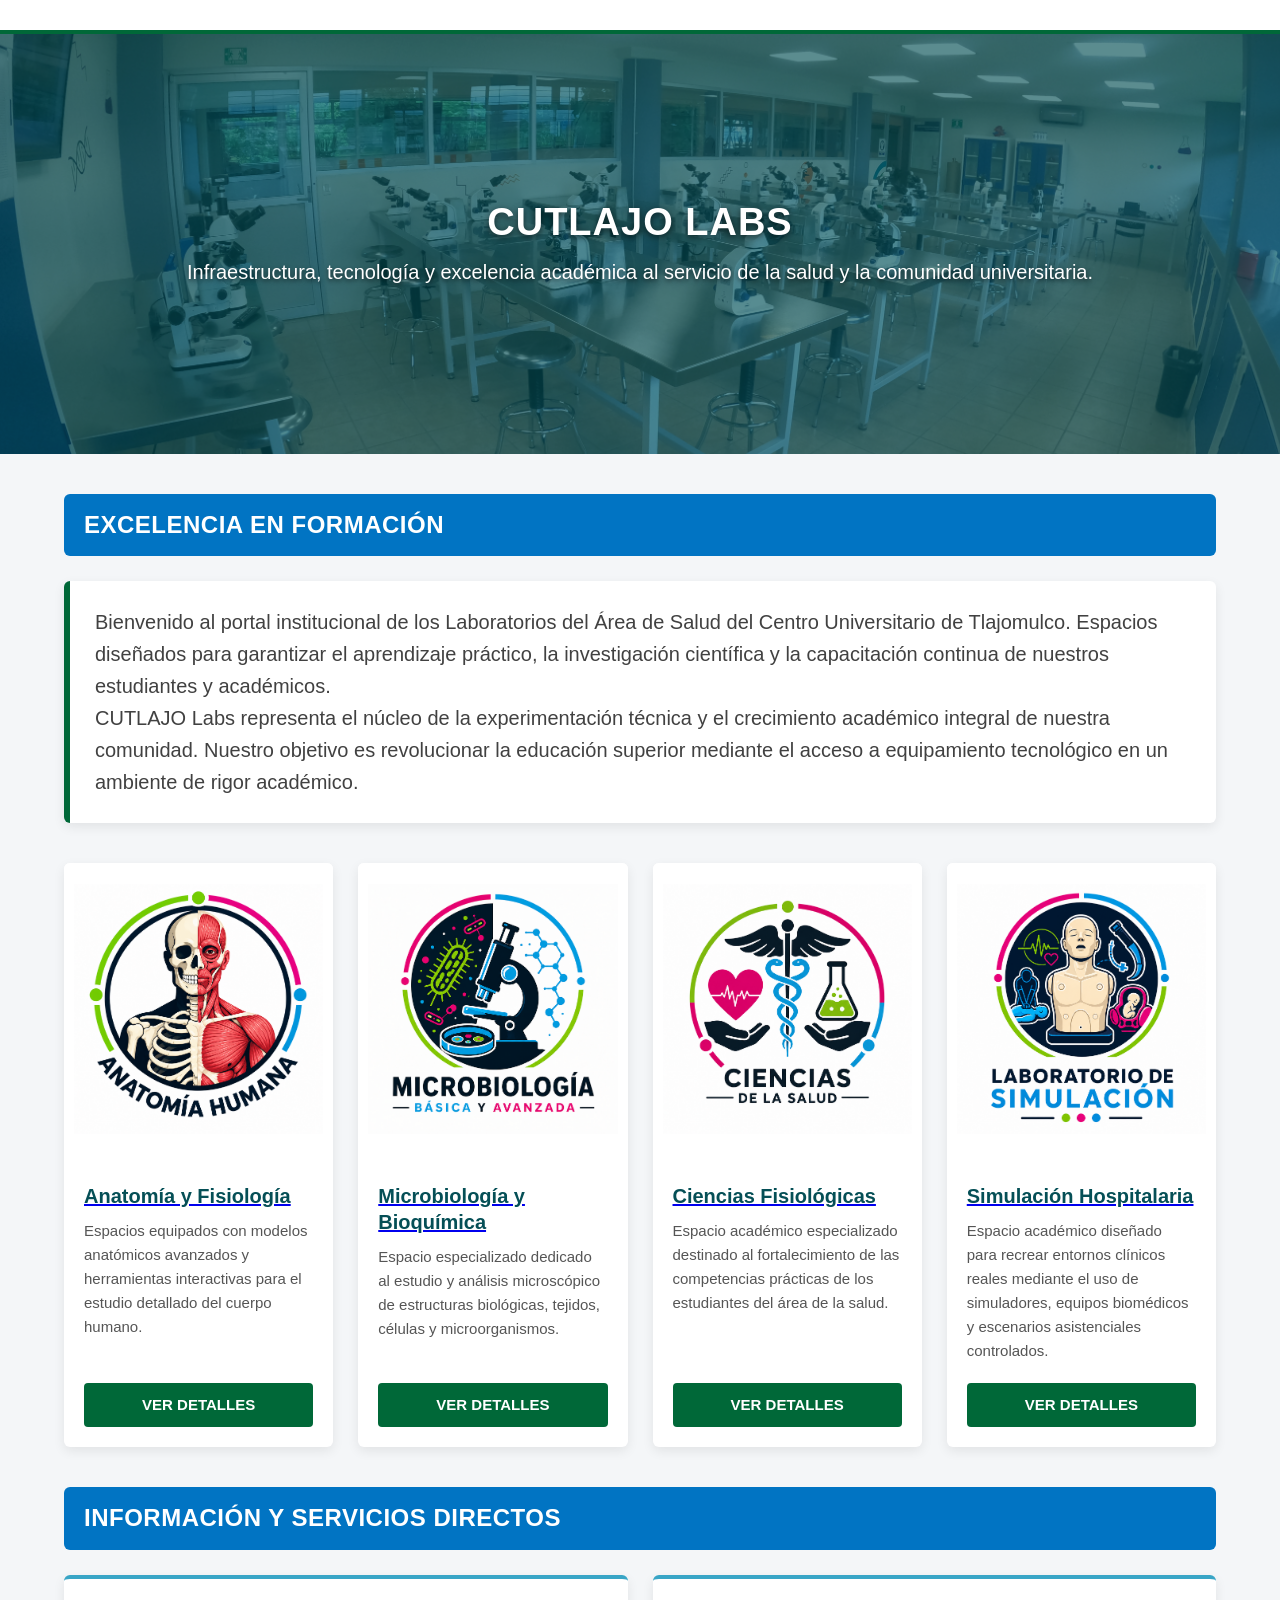
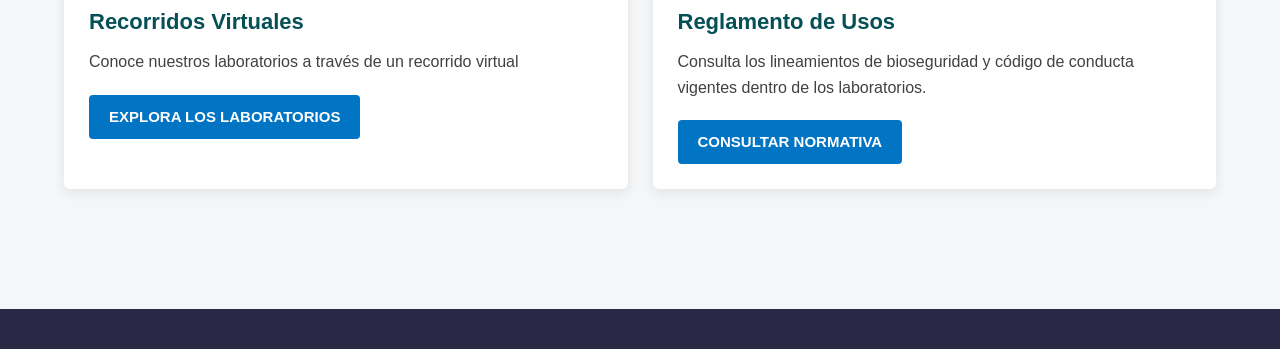
==== commit 5c95f4c9: "Plantillas header y footer" ====
--- a/index.html
+++ b/index.html
@@ -11,52 +11,9 @@
 </head>
 <body>
 
-    <!-- CABECERA INSTITUCIONAL CUTLAJO / UDEG -->
-    <header class="site-header">
-        <div class="header-container">
-            <div class="logo-container">
-                <img src="img/CUTLAJO_LABS.png" alt="Logo Universidad de Guadalajara - CUTLAJO" class="header-logo">
-                <div class="site-title-group">
-                    <span class="sub-title">Centro Universitario de Tlajomulco</span>
-                    <h1 class="main-title">LABORATORIOS DE SALUD</h1>
-                </div>
-            </div>
-            <button class="mobile-menu-toggle" id="menuToggle" aria-label="Abrir menú de navegación">
-                <span class="bar"></span>
-                <span class="bar"></span>
-                <span class="bar"></span>
-            </button>
-        </div>
-    </header>
-
+    <!-- CABECERA INSTITUCIONAL CARGADA DINÁMICAMENTE POR MAIN.JS -->
+    <header class="site-header" id="siteHeader"></header>
     
-
-    <!-- NAVEGACIÓN PRINCIPAL -->
-    <nav class="main-navigation" id="mainNav">
-        <div class="nav-container">
-            <ul class="nav-menu">
-                <li class="nav-item active"><a href="index.html" class="nav-link">Inicio</a></li>
-                
-                <!-- SUBMENÚ DESPLEGABLE EN LABORATORIOS -->
-                <li class="nav-item dropdown" id="labsDropdown">
-                    <button class="nav-link dropdown-toggle" aria-expanded="false" aria-haspopup="true">
-                        Laboratorios <span class="arrow-icon">▼</span>
-                    </button>
-                    <ul class="dropdown-menu">
-                        <li><a href="anatomia.html" class="dropdown-item">Anatomía</a></li>
-                        <li><a href="microscopia.html" class="dropdown-item">Microscopía</a></li>
-                        <li><a href="ciencias.html" class="dropdown-item">Ciencias</a></li>
-                        <li><a href="simulacion.html" class="dropdown-item">Simulación</a></li>
-                    </ul>
-                </li>
-                <li class="nav-item"><a href="recorridos-virtuales.html" class="nav-link">Recorridos 360°</a></li>
-                <li class="nav-item"><a href="eventos.html" class="nav-link">Eventos</a></li>
-                <li class="nav-item"><a href="reglamento.html" class="nav-link">Reglamentos</a></li>
-                <li class="nav-item"><a href="contacto.html" class="nav-link">Contacto</a></li>
-            </ul>
-        </div>
-    </nav>
-
     <!-- BANNER HERO PRINCIPAL -->
     <section class="hero-banner">
         <div class="hero-overlay">
@@ -139,8 +96,8 @@
                 <div class="quick-links-grid">
                     <div class="quick-link-box">
                         <h3>Recorridos Virtuales</h3>
-                        <p>Conoce nuestros laboratorios a traves de un recorrido virtual</p>
-                        <a href="recorridos.html" class="btn btn-secondary">Explora los laboratorios</a>
+                        <p>Conoce nuestros laboratorios a través de un recorrido virtual</p>
+                        <a href="recorridos-virtuales.html" class="btn btn-secondary">Explora los laboratorios</a>
                     </div>
                     <div class="quick-link-box">
                         <h3>Reglamento de Usos</h3>
@@ -153,53 +110,8 @@
         </div>
     </main>
 
-    <!-- PIE DE PÁGINA -->
-    <footer class="site-footer">
-        <div class="footer-container">
-            <div class="footer-map">
-                <iframe src="https://www.google.com/maps/embed?pb=!1m18!1m12!1m3!1d3737.9945457249955!2d-103.4139776!3d20.465417199999997!2m3!1f0!2f0!3f0!3m2!1i1024!2i768!4f13.1!3m3!1m2!1s0x842f5100319777a3%3A0x31ccbc6255c5307c!2sCUTlajomulco%20(Centro%20Universitario%20de%20Tlajomulco)!5e0!3m2!1ses!2smx!4v1790271450670!5m2!1ses!2smx" width="100%" height="180" style="border:0;" allowfullscreen="" loading="lazy" referrerpolicy="strict-origin-when-cross-origin"></iframe>
-            </div>
-
-            <div class="footer-info">
-                <h3>Ubicación</h3>
-                <p>Centro Universitario de Tlajomulco</p>
-                <p>Carretera Tlajomulco - Santa Fe Km 3.5, Tlajomulco de Zúñiga, Jalisco, México.</p>
-                <p>Junto a las instalaciones del Edificio F</p>
-            </div>
-
-            <div class="footer-links">
-                <h3>Enlaces de Interés</h3>
-                <ul>
-                    <li><a href="https://www.udg.mx" target="_blank" rel="noopener">Universidad de Guadalajara</a></li>
-                    <li><a href="http://cutlajomulco.udg.mx" target="_blank" rel="noopener">Portal CUTLAJO</a></li>
-                </ul>
-
-                <!-- REDES SOCIALES -->
-                <div class="footer-social-section">
-                    <h4>Síguenos</h4>
-                    <div class="social-icons-wrapper">
-                        <!-- Instagram -->
-                        <a href="https://www.instagram.com/cutlajo" target="_blank" rel="noopener" class="social-icon-btn" aria-label="Instagram CUTLAJO">
-                            <svg viewBox="0 0 24 24" class="svg-social-icon"><path d="M12 2.163c3.204 0 3.584.012 4.85.07 3.252.148 4.771 1.691 4.919 4.919.058 1.265.069 1.645.069 4.849 0 3.205-.012 3.584-.069 4.849-.149 3.225-1.664 4.771-4.919 4.919-1.266.058-1.644.07-4.85.07-3.204 0-3.584-.012-4.849-.07-3.26-.149-4.771-1.699-4.919-4.92-.058-1.265-.07-1.644-.07-4.849 0-3.204.013-3.583.07-4.849.149-3.227 1.664-4.771 4.919-4.919 1.266-.057 1.645-.069 4.849-.069zm0-2.163c-3.259 0-3.667.014-4.947.072-4.358.2-6.78 2.618-6.98 6.98-.059 1.281-.073 1.689-.073 4.948 0 3.259.014 3.668.072 4.948.2 4.358 2.618 6.78 6.98 6.98 1.281.058 1.689.072 4.948.072 3.259 0 3.668-.014 4.948-.072 4.354-.2 6.782-2.618 6.979-6.98.059-1.28.073-1.689.073-4.948 0-3.259-.014-3.667-.072-4.947-.196-4.354-2.617-6.78-6.979-6.98-1.281-.059-1.69-.073-4.949-.073zm0 5.838c-3.403 0-6.162 2.759-6.162 6.162s2.759 6.163 6.162 6.163 6.162-2.759 6.162-6.163c0-3.403-2.759-6.162-6.162-6.162zm0 10.162c-2.209 0-4-1.79-4-4 0-2.209 1.791-4 4-4s4 1.791 4 4c0 2.21-1.791 4-4 4zm6.406-11.845c-.796 0-1.441.645-1.441 1.44s.645 1.44 1.441 1.44c.795 0 1.439-.645 1.439-1.44s-.644-1.44-1.439-1.44z"/></svg>
-                        </a>
-
-                        <!-- X (Twitter) -->
-                        <a href="https://x.com/cutlajo" target="_blank" rel="noopener" class="social-icon-btn" aria-label="X Twitter CUTLAJO">
-                            <svg viewBox="0 0 24 24" class="svg-social-icon"><path d="M18.244 2.25h3.308l-7.227 8.26 8.502 11.24H16.17l-5.214-6.817L4.99 21.75H1.68l7.73-8.835L1.254 2.25H8.08l4.713 6.231zm-1.161 17.52h1.833L7.084 4.126H5.117z"/></svg>
-                        </a>
-
-                        <!-- Facebook -->
-                        <a href="https://www.facebook.com/CUTlajomulco/" target="_blank" rel="noopener" class="social-icon-btn" aria-label="Facebook CUTLAJO">
-                            <svg viewBox="0 0 24 24" class="svg-social-icon"><path d="M24 12.073c0-6.627-5.373-12-12-12s-12 5.373-12 12c0 5.99 4.388 10.954 10.125 11.854v-8.385H7.078v-3.47h3.047V9.43c0-3.007 1.792-4.669 4.533-4.669 1.312 0 2.686.235 2.686.235v2.953H15.83c-1.491 0-1.956.925-1.956 1.874v2.25h3.328l-.532 3.47h-2.796v8.385C19.612 23.027 24 18.062 24 12.073z"/></svg>
-                        </a>
-                    </div>
-                </div>
-            </div>
-        </div>
-        <div class="footer-bottom">
-            <p>&copy; 2026 CUTLAJO Labs - Todos los derechos reservados.</p>
-        </div>
-    </footer>
+    <!-- PIE DE PÁGINA CARGADO DINÁMICAMENTE POR MAIN.JS -->
+    <footer class="site-footer" id="siteFooter"></footer>
 
     <script src="js/main.js"></script>
 </body>
--- a/css/styles.css
+++ b/css/styles.css
@@ -39,6 +39,7 @@
   background-color: #f4f6f8;
 }
 
+/* CONTENEDORES GLOBALES */
 .content-container,
 .header-container,
 .nav-container,
@@ -48,12 +49,15 @@
   margin: 0 auto;
 }
 
-/* CABECERA (HEADER) */
+/* ==========================================================================
+   CABECERA (HEADER) Y LOGO
+   ========================================================================== */
 .site-header {
   background-color: var(--blanco);
   border-bottom: 4px solid var(--verde-selva);
   padding: 1.5rem 0;
-  position: relative;
+  position: relative; /* Esencial para el posicionamiento del menú móvil */
+  z-index: 1000;
 }
 
 .header-container {
@@ -65,24 +69,26 @@
 .logo-container {
   display: flex;
   align-items: center;
-  gap: 1.5rem;
+  gap: 1.2rem;
+  max-width: calc(100% - 45px); /* Previene colisión con el botón hamburguesa */
 }
 
 .header-logo {
-  max-height: 75px;
+  max-height: clamp(45px, 6vw, 75px);
   width: auto;
+  object-fit: contain;
 }
 
 .site-title-group .sub-title {
   display: block;
-  font-size: 1.6rem;
+  font-size: clamp(0.9rem, 1.5vw, 1.6rem);
   color: var(--gris-neutro);
   text-transform: uppercase;
   font-weight: 500;
 }
 
 .site-title-group .main-title {
-  font-size: 2.8rem;
+  font-size: clamp(1.4rem, 2.5vw, 2.8rem);
   color: var(--verde-selva);
   font-weight: 700;
   line-height: 1.1;
@@ -94,12 +100,12 @@
   flex-direction: column;
   justify-content: space-between;
   width: 32px;
-  height: 22px;
+  height: 24px;
   background: transparent;
   border: none;
   cursor: pointer;
   padding: 0;
-  z-index: 1001;
+  z-index: 1002;
 }
 
 .mobile-menu-toggle .bar {
@@ -107,10 +113,23 @@
   width: 100%;
   background-color: var(--verde-selva);
   border-radius: 2px;
-  transition: all 0.3s ease;
-}
-
-/* NAVEGACIÓN (DESKTOP) */
+  transition: all 0.3s ease-in-out;
+}
+
+/* Transformación de barras a 'X' cuando el menú se abre */
+.mobile-menu-toggle.open .bar:nth-child(1) {
+  transform: translateY(10px) rotate(45deg);
+}
+.mobile-menu-toggle.open .bar:nth-child(2) {
+  opacity: 0;
+}
+.mobile-menu-toggle.open .bar:nth-child(3) {
+  transform: translateY(-11px) rotate(-45deg);
+}
+
+/* ==========================================================================
+   NAVEGACIÓN (DESKTOP)
+   ========================================================================== */
 .main-navigation {
   background-color: var(--azul-noche);
   position: relative;
@@ -193,7 +212,9 @@
   padding-left: 2.5rem;
 }
 
-/* HERO BANNER Y SLIDESHOW PRINCIPAL */
+/* ==========================================================================
+   HERO BANNER Y SLIDESHOW PRINCIPAL
+   ========================================================================== */
 .hero-banner {
   position: relative;
   background-color: var(--verde-oscuro);
@@ -252,7 +273,9 @@
   text-shadow: 0 2px 4px rgba(0,0,0,0.6);
 }
 
-/* ESTRUCTURA Y CONTENIDO GENERAL */
+/* ==========================================================================
+   ESTRUCTURA Y CONTENIDO GENERAL
+   ========================================================================== */
 .main-content {
   padding: 4rem 0;
 }
@@ -393,7 +416,7 @@
 }
 
 .quick-link-box {
-  background: #fff;
+  background: var(--blanco);
   padding: 2.5rem;
   border-radius: 6px;
   box-shadow: var(--sombra-card);
@@ -419,7 +442,7 @@
 }
 
 .intro-card-pro {
-  background-color: #ffffff;
+  background-color: var(--blanco);
   padding: 2.5rem;
   border-left: 5px solid var(--verde-selva);
   border-radius: 6px;
@@ -427,8 +450,8 @@
 }
 
 .kpi-metrics-card {
-  background: linear-gradient(135deg, #054f56 0%, #006838 100%);
-  color: #ffffff;
+  background: linear-gradient(135deg, var(--verde-oscuro) 0%, var(--verde-selva) 100%);
+  color: var(--blanco);
   padding: 2.5rem 2rem;
   border-radius: 6px;
   display: flex;
@@ -450,7 +473,7 @@
   display: block;
   font-size: 3.2rem;
   font-weight: 800;
-  color: #21b572;
+  color: var(--verde-esmeralda);
 }
 
 .kpi-label {
@@ -461,7 +484,7 @@
 .featured-gallery-card {
   display: grid;
   grid-template-columns: 1.5fr 1fr;
-  background-color: #ffffff;
+  background-color: var(--blanco);
   border-radius: 8px;
   overflow: hidden;
   box-shadow: var(--sombra-card);
@@ -486,7 +509,7 @@
 }
 
 .pro-gallery-card {
-  background-color: #ffffff;
+  background-color: var(--blanco);
   border-radius: 8px;
   overflow: hidden;
   box-shadow: var(--sombra-card);
@@ -532,7 +555,7 @@
   top: 50%;
   transform: translateY(-50%);
   background-color: rgba(5, 79, 86, 0.75);
-  color: #ffffff;
+  color: var(--blanco);
   border: none;
   font-size: 1.8rem;
   padding: 0.8rem 1.2rem;
@@ -563,13 +586,13 @@
 }
 
 .dot.active {
-  background-color: #21b572;
+  background-color: var(--verde-esmeralda);
   transform: scale(1.2);
 }
 
 /* PESTAÑAS (TABS) */
 .tabs-container {
-  background-color: #ffffff;
+  background-color: var(--blanco);
   border-radius: 8px;
   overflow: hidden;
   box-shadow: var(--sombra-card);
@@ -591,7 +614,7 @@
 }
 
 .tab-btn.active {
-  background-color: #ffffff;
+  background-color: var(--blanco);
   color: var(--verde-selva);
   border-top: 3px solid var(--verde-selva);
 }
@@ -623,46 +646,8 @@
   content: "✓";
   position: absolute;
   left: 0;
-  color: #21b572;
+  color: var(--verde-esmeralda);
   font-weight: bold;
-}
-
-/* PIE DE PÁGINA (FOOTER) */
-.site-footer {
-  background-color: var(--azul-noche);
-  color: var(--blanco);
-  padding-top: 4rem;
-  margin-top: 4rem;
-}
-
-.footer-container {
-  display: grid;
-  grid-template-columns: repeat(auto-fit, minmax(250px, 1fr));
-  gap: 3rem;
-  padding-bottom: 3rem;
-}
-
-.footer-info h3, .footer-links h3 {
-  font-size: 2.2rem;
-  color: var(--verde-esmeralda);
-  margin-bottom: 1rem;
-}
-
-.footer-links ul {
-  list-style: none;
-}
-
-.footer-links a {
-  color: #d0d0d0;
-  text-decoration: none;
-  font-size: 1.8rem;
-}
-
-.footer-bottom {
-  background-color: rgba(0, 0, 0, 0.2);
-  text-align: center;
-  padding: 1.5rem 0;
-  font-size: 1.6rem;
 }
 
 /* BARRA INTERMEDIA DE RESERVA DE LABORATORIOS */
@@ -744,7 +729,7 @@
 .filter-btn {
   background-color: #f1f1f1;
   color: #333;
-  border: 2px solid #0174c3;
+  border: 2px solid var(--azul-principal-web);
   padding: 10px 18px;
   font-size: 1.4rem;
   font-weight: 600;
@@ -755,8 +740,8 @@
 
 .filter-btn:hover,
 .filter-btn.active {
-  background-color: #0174c3;
-  color: #ffffff;
+  background-color: var(--azul-principal-web);
+  color: var(--blanco);
 }
 
 .tours-grid {
@@ -767,7 +752,7 @@
 }
 
 .tour-card-item {
-  background: #ffffff;
+  background: var(--blanco);
   border-radius: 8px;
   border: 1px solid #e2e8f0;
   box-shadow: 0 4px 15px rgba(0, 0, 0, 0.08);
@@ -776,8 +761,8 @@
 }
 
 .tour-header-info {
-  background-color: #054f56;
-  color: #ffffff;
+  background-color: var(--verde-oscuro);
+  color: var(--blanco);
   padding: 15px 20px;
   display: flex;
   justify-content: space-between;
@@ -793,8 +778,8 @@
 }
 
 .tour-badge {
-  background-color: #21b572;
-  color: #ffffff;
+  background-color: var(--verde-esmeralda);
+  color: var(--blanco);
   padding: 4px 12px;
   border-radius: 12px;
   font-size: 1.2rem;
@@ -819,7 +804,7 @@
 
 .tour-footer-info {
   padding: 20px;
-  background-color: #f9f9f9;
+  background-color: var(--gris-claro);
   display: flex;
   justify-content: space-between;
   align-items: center;
@@ -830,11 +815,41 @@
 .tour-footer-info p {
   margin: 0;
   font-size: 1.5rem;
-  color: #414141;
+  color: var(--gris-neutro);
   max-width: 75%;
 }
 
-/* REDES SOCIALES EN FOOTER */
+/* PIE DE PÁGINA (FOOTER) */
+.site-footer {
+  background-color: var(--azul-noche);
+  color: var(--blanco);
+  padding-top: 4rem;
+  margin-top: 4rem;
+}
+
+.footer-container {
+  display: grid;
+  grid-template-columns: repeat(auto-fit, minmax(250px, 1fr));
+  gap: 3rem;
+  padding-bottom: 3rem;
+}
+
+.footer-info h3, .footer-links h3 {
+  font-size: 2.2rem;
+  color: var(--verde-esmeralda);
+  margin-bottom: 1rem;
+}
+
+.footer-links ul {
+  list-style: none;
+}
+
+.footer-links a {
+  color: #d0d0d0;
+  text-decoration: none;
+  font-size: 1.8rem;
+}
+
 .footer-social-section {
   margin-top: 20px;
   padding-top: 15px;
@@ -842,7 +857,7 @@
 }
 
 .footer-social-section h4 {
-  color: #ffffff;
+  color: var(--blanco);
   font-size: 1.4rem;
   margin-bottom: 12px;
   text-transform: uppercase;
@@ -869,21 +884,28 @@
 .svg-social-icon {
   width: 18px;
   height: 18px;
-  fill: #ffffff;
+  fill: var(--blanco);
   transition: fill 0.3s ease;
 }
 
 .social-icon-btn:hover {
-  background-color: #21b572;
+  background-color: var(--verde-esmeralda);
   transform: translateY(-3px);
 }
 
 .social-icon-btn:hover .svg-social-icon {
-  fill: #ffffff;
+  fill: var(--blanco);
+}
+
+.footer-bottom {
+  background-color: rgba(0, 0, 0, 0.2);
+  text-align: center;
+  padding: 1.5rem 0;
+  font-size: 1.6rem;
 }
 
 /* ==========================================================================
-   MEDIA QUERIES Y REGLAS RESPONSIVAS
+   MEDIA QUERIES Y REGLAS RESPONSIVAS (UNIFICADAS Y REFINADAS)
    ========================================================================== */
 @media (max-width: 900px) {
   .intro-overview-grid,
@@ -895,6 +917,10 @@
 
 @media (max-width: 768px) {
   /* Layout general responsive */
+  .header-container {
+    padding: 0 1rem;
+  }
+
   .booking-cta-container {
     flex-direction: column;
     text-align: center;
@@ -931,24 +957,26 @@
     font-size: 1.3rem;
   }
 
-  /* Menú de Navegación Móvil */
+  /* Mostrar botón hamburguesa */
   .mobile-menu-toggle {
-    display: flex;
-  }
-
+    display: flex !important;
+  }
+
+  /* MENÚ MÓVIL DESPLEGABLE */
   .main-navigation {
     display: none;
     width: 100%;
-    background-color: var(--azul-noche);
     position: absolute;
     top: 100%;
     left: 0;
-    z-index: 1000;
-    box-shadow: 0 4px 10px rgba(0, 0, 0, 0.2);
-  }
-
+    background-color: var(--azul-noche);
+    z-index: 1001;
+    box-shadow: 0 8px 16px rgba(0, 0, 0, 0.3);
+  }
+
+  /* REGLA MAESTRA DE DESPLIEGUE CON JS (.is-active) */
   .main-navigation.is-active {
-    display: block;
+    display: block !important;
   }
 
   .nav-menu {
@@ -969,7 +997,9 @@
     padding: 1.5rem 2rem;
   }
 
+  /* Submenús dentro del menú móvil */
   .dropdown-menu {
+    display: none;
     position: static;
     width: 100%;
     background-color: #1f1f35;
@@ -978,6 +1008,10 @@
     border-left: 4px solid var(--verde-esmeralda);
   }
 
+  .nav-item.dropdown.show .dropdown-menu {
+    display: block !important;
+  }
+
   .dropdown-item {
     padding-left: 3rem;
   }
@@ -988,6 +1022,10 @@
 }
 
 @media (max-width: 480px) {
+  .logo-container {
+    gap: 0.8rem;
+  }
+
   .site-title-group .sub-title {
     display: none;
   }
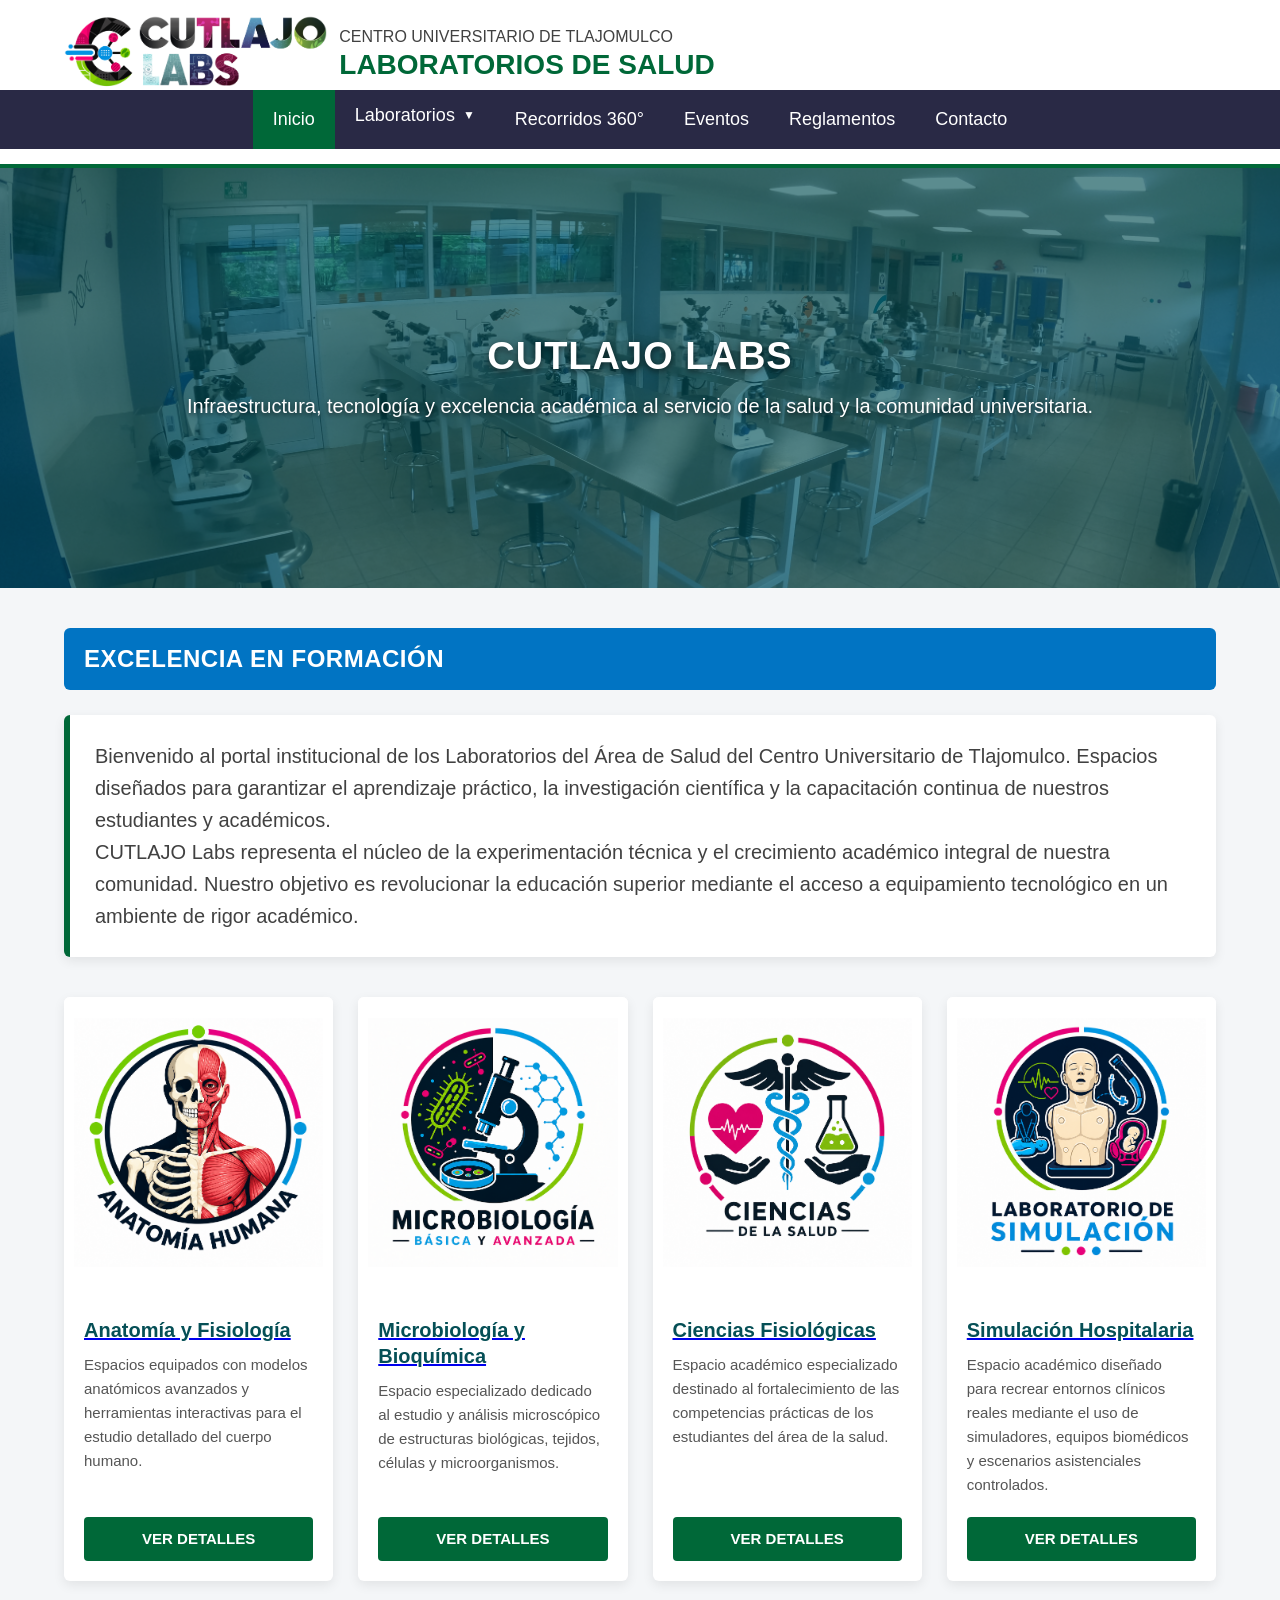
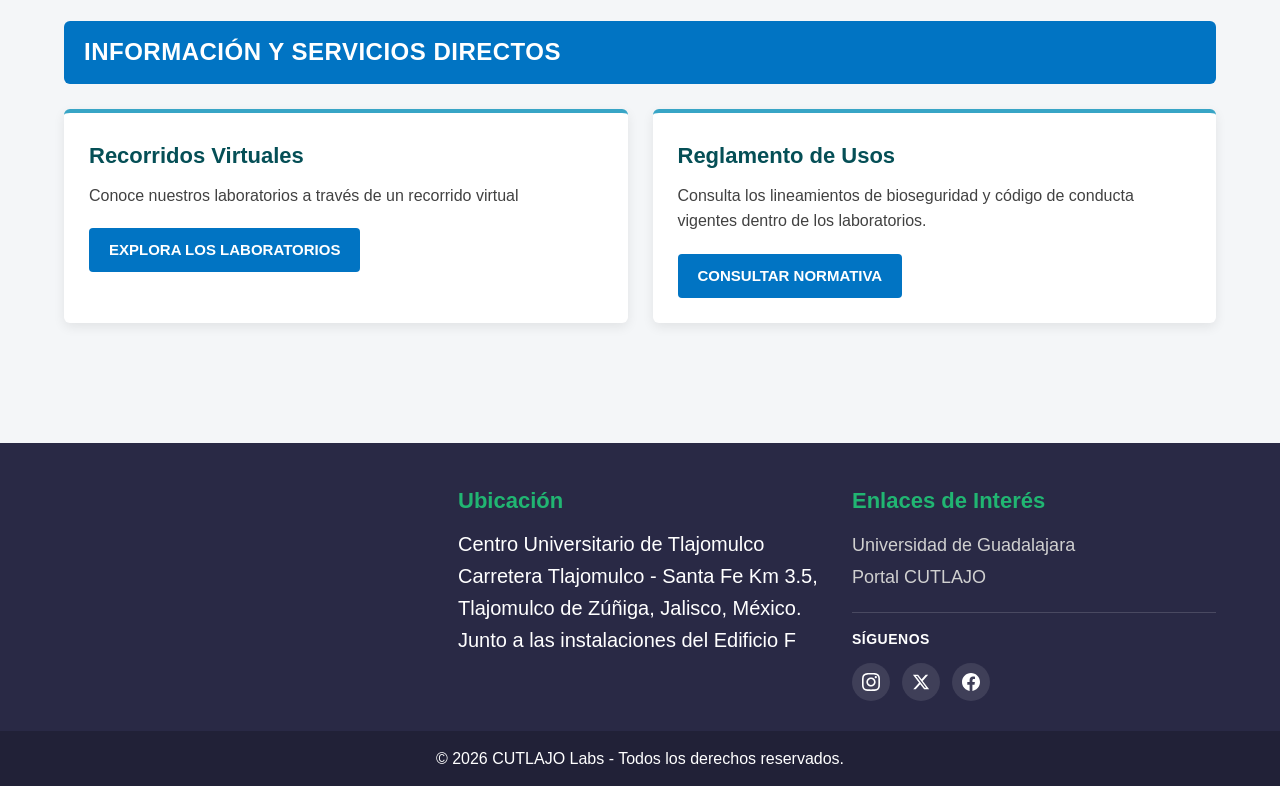
==== commit c733b695: "Header y Footer a todas" ====
--- a/index.html
+++ b/index.html
@@ -11,9 +11,50 @@
 </head>
 <body>
 
-    <!-- CABECERA INSTITUCIONAL CARGADA DINÁMICAMENTE POR MAIN.JS -->
-    <header class="site-header" id="siteHeader"></header>
-    
+    <!-- CABECERA INSTITUCIONAL CUTLAJO / UDEG -->
+    <header class="site-header">
+        <div class="header-container">
+            <div class="logo-container">
+                <img src="img/CUTLAJO_LABS.png" alt="Logo Universidad de Guadalajara - CUTLAJO" class="header-logo">
+                <div class="site-title-group">
+                    <span class="sub-title">Centro Universitario de Tlajomulco</span>
+                    <h1 class="main-title">LABORATORIOS DE SALUD</h1>
+                </div>
+            </div>
+            <button class="mobile-menu-toggle" id="menuToggle" aria-label="Abrir menú de navegación" aria-expanded="false">
+                <span class="bar"></span>
+                <span class="bar"></span>
+                <span class="bar"></span>
+            </button>
+        </div>
+
+        <!-- NAVEGACIÓN PRINCIPAL DENTRO DEL HEADER PARA POSICIONAMIENTO MÓVIL EXACTO -->
+        <nav class="main-navigation" id="mainNav">
+            <div class="nav-container">
+                <ul class="nav-menu">
+                    <li class="nav-item active"><a href="index.html" class="nav-link">Inicio</a></li>
+                    
+                    <!-- SUBMENÚ DESPLEGABLE EN LABORATORIOS -->
+                    <li class="nav-item dropdown" id="labsDropdown">
+                        <button class="nav-link dropdown-toggle" aria-expanded="false" aria-haspopup="true">
+                            Laboratorios <span class="arrow-icon">▼</span>
+                        </button>
+                        <ul class="dropdown-menu">
+                            <li><a href="anatomia.html" class="dropdown-item">Anatomía</a></li>
+                            <li><a href="microscopia.html" class="dropdown-item">Microscopía</a></li>
+                            <li><a href="ciencias.html" class="dropdown-item">Ciencias</a></li>
+                            <li><a href="simulacion.html" class="dropdown-item">Simulación</a></li>
+                        </ul>
+                    </li>
+                    <li class="nav-item"><a href="recorridos.html" class="nav-link">Recorridos 360°</a></li>
+                    <li class="nav-item"><a href="eventos.html" class="nav-link">Eventos</a></li>
+                    <li class="nav-item"><a href="reglamento.html" class="nav-link">Reglamentos</a></li>
+                    <li class="nav-item"><a href="contacto.html" class="nav-link">Contacto</a></li>
+                </ul>
+            </div>
+        </nav>
+    </header>
+
     <!-- BANNER HERO PRINCIPAL -->
     <section class="hero-banner">
         <div class="hero-overlay">
@@ -110,8 +151,48 @@
         </div>
     </main>
 
-    <!-- PIE DE PÁGINA CARGADO DINÁMICAMENTE POR MAIN.JS -->
-    <footer class="site-footer" id="siteFooter"></footer>
+    <!-- PIE DE PÁGINA -->
+    <footer class="site-footer">
+        <div class="footer-container">
+            <div class="footer-map">
+                <iframe src="https://www.google.com/maps/embed?pb=!1m18!1m12!1m3!1d3737.9945457249955!2d-103.4139776!3d20.465417199999997!2m3!1f0!2f0!3f0!3m2!1i1024!2i768!4f13.1!3m3!1m2!1s0x842f5100319777a3%3A0x31ccbc6255c5307c!2sCUTlajomulco%20(Centro%20Universitario%20de%20Tlajomulco)!5e0!3m2!1ses!2smx!4v1790271450670!5m2!1ses!2smx" width="100%" height="180" style="border:0;" allowfullscreen="" loading="lazy" referrerpolicy="strict-origin-when-cross-origin"></iframe>
+            </div>
+
+            <div class="footer-info">
+                <h3>Ubicación</h3>
+                <p>Centro Universitario de Tlajomulco</p>
+                <p>Carretera Tlajomulco - Santa Fe Km 3.5, Tlajomulco de Zúñiga, Jalisco, México.</p>
+                <p>Junto a las instalaciones del Edificio F</p>
+            </div>
+
+            <div class="footer-links">
+                <h3>Enlaces de Interés</h3>
+                <ul>
+                    <li><a href="https://www.udg.mx" target="_blank" rel="noopener">Universidad de Guadalajara</a></li>
+                    <li><a href="http://cutlajomulco.udg.mx" target="_blank" rel="noopener">Portal CUTLAJO</a></li>
+                </ul>
+
+                <!-- REDES SOCIALES -->
+                <div class="footer-social-section">
+                    <h4>Síguenos</h4>
+                    <div class="social-icons-wrapper">
+                        <a href="https://www.instagram.com/cutlajo" target="_blank" rel="noopener" class="social-icon-btn" aria-label="Instagram CUTLAJO">
+                            <svg viewBox="0 0 24 24" class="svg-social-icon"><path d="M12 2.163c3.204 0 3.584.012 4.85.07 3.252.148 4.771 1.691 4.919 4.919.058 1.265.069 1.645.069 4.849 0 3.205-.012 3.584-.069 4.849-.149 3.225-1.664 4.771-4.919 4.919-1.266.058-1.644.07-4.85.07-3.204 0-3.584-.012-4.849-.07-3.26-.149-4.771-1.699-4.919-4.92-.058-1.265-.07-1.644-.07-4.849 0-3.204.013-3.583.07-4.849.149-3.227 1.664-4.771 4.919-4.919 1.266-.057 1.645-.069 4.849-.069zm0-2.163c-3.259 0-3.667.014-4.947.072-4.358.2-6.78 2.618-6.98 6.98-.059 1.281-.073 1.689-.073 4.948 0 3.259.014 3.668.072 4.948.2 4.358 2.618 6.78 6.98 6.98 1.281.058 1.689.072 4.948.072 3.259 0 3.668-.014 4.948-.072 4.354-.2 6.782-2.618 6.979-6.98.059-1.28.073-1.689.073-4.948 0-3.259-.014-3.667-.072-4.947-.196-4.354-2.617-6.78-6.979-6.98-1.281-.059-1.69-.073-4.949-.073zm0 5.838c-3.403 0-6.162 2.759-6.162 6.162s2.759 6.163 6.162 6.163 6.162-2.759 6.162-6.163c0-3.403-2.759-6.162-6.162-6.162zm0 10.162c-2.209 0-4-1.79-4-4 0-2.209 1.791-4 4-4s4 1.791 4 4c0 2.21-1.791 4-4 4zm6.406-11.845c-.796 0-1.441.645-1.441 1.44s.645 1.44 1.441 1.44c.795 0 1.439-.645 1.439-1.44s-.644-1.44-1.439-1.44z"/></svg>
+                        </a>
+                        <a href="https://x.com/cutlajo" target="_blank" rel="noopener" class="social-icon-btn" aria-label="X Twitter CUTLAJO">
+                            <svg viewBox="0 0 24 24" class="svg-social-icon"><path d="M18.244 2.25h3.308l-7.227 8.26 8.502 11.24H16.17l-5.214-6.817L4.99 21.75H1.68l7.73-8.835L1.254 2.25H8.08l4.713 6.231zm-1.161 17.52h1.833L7.084 4.126H5.117z"/></svg>
+                        </a>
+                        <a href="https://www.facebook.com/CUTlajomulco/" target="_blank" rel="noopener" class="social-icon-btn" aria-label="Facebook CUTLAJO">
+                            <svg viewBox="0 0 24 24" class="svg-social-icon"><path d="M24 12.073c0-6.627-5.373-12-12-12s-12 5.373-12 12c0 5.99 4.388 10.954 10.125 11.854v-8.385H7.078v-3.47h3.047V9.43c0-3.007 1.792-4.669 4.533-4.669 1.312 0 2.686.235 2.686.235v2.953H15.83c-1.491 0-1.956.925-1.956 1.874v2.25h3.328l-.532 3.47h-2.796v8.385C19.612 23.027 24 18.062 24 12.073z"/></svg>
+                        </a>
+                    </div>
+                </div>
+            </div>
+        </div>
+        <div class="footer-bottom">
+            <p>&copy; 2026 CUTLAJO Labs - Todos los derechos reservados.</p>
+        </div>
+    </footer>
 
     <script src="js/main.js"></script>
 </body>
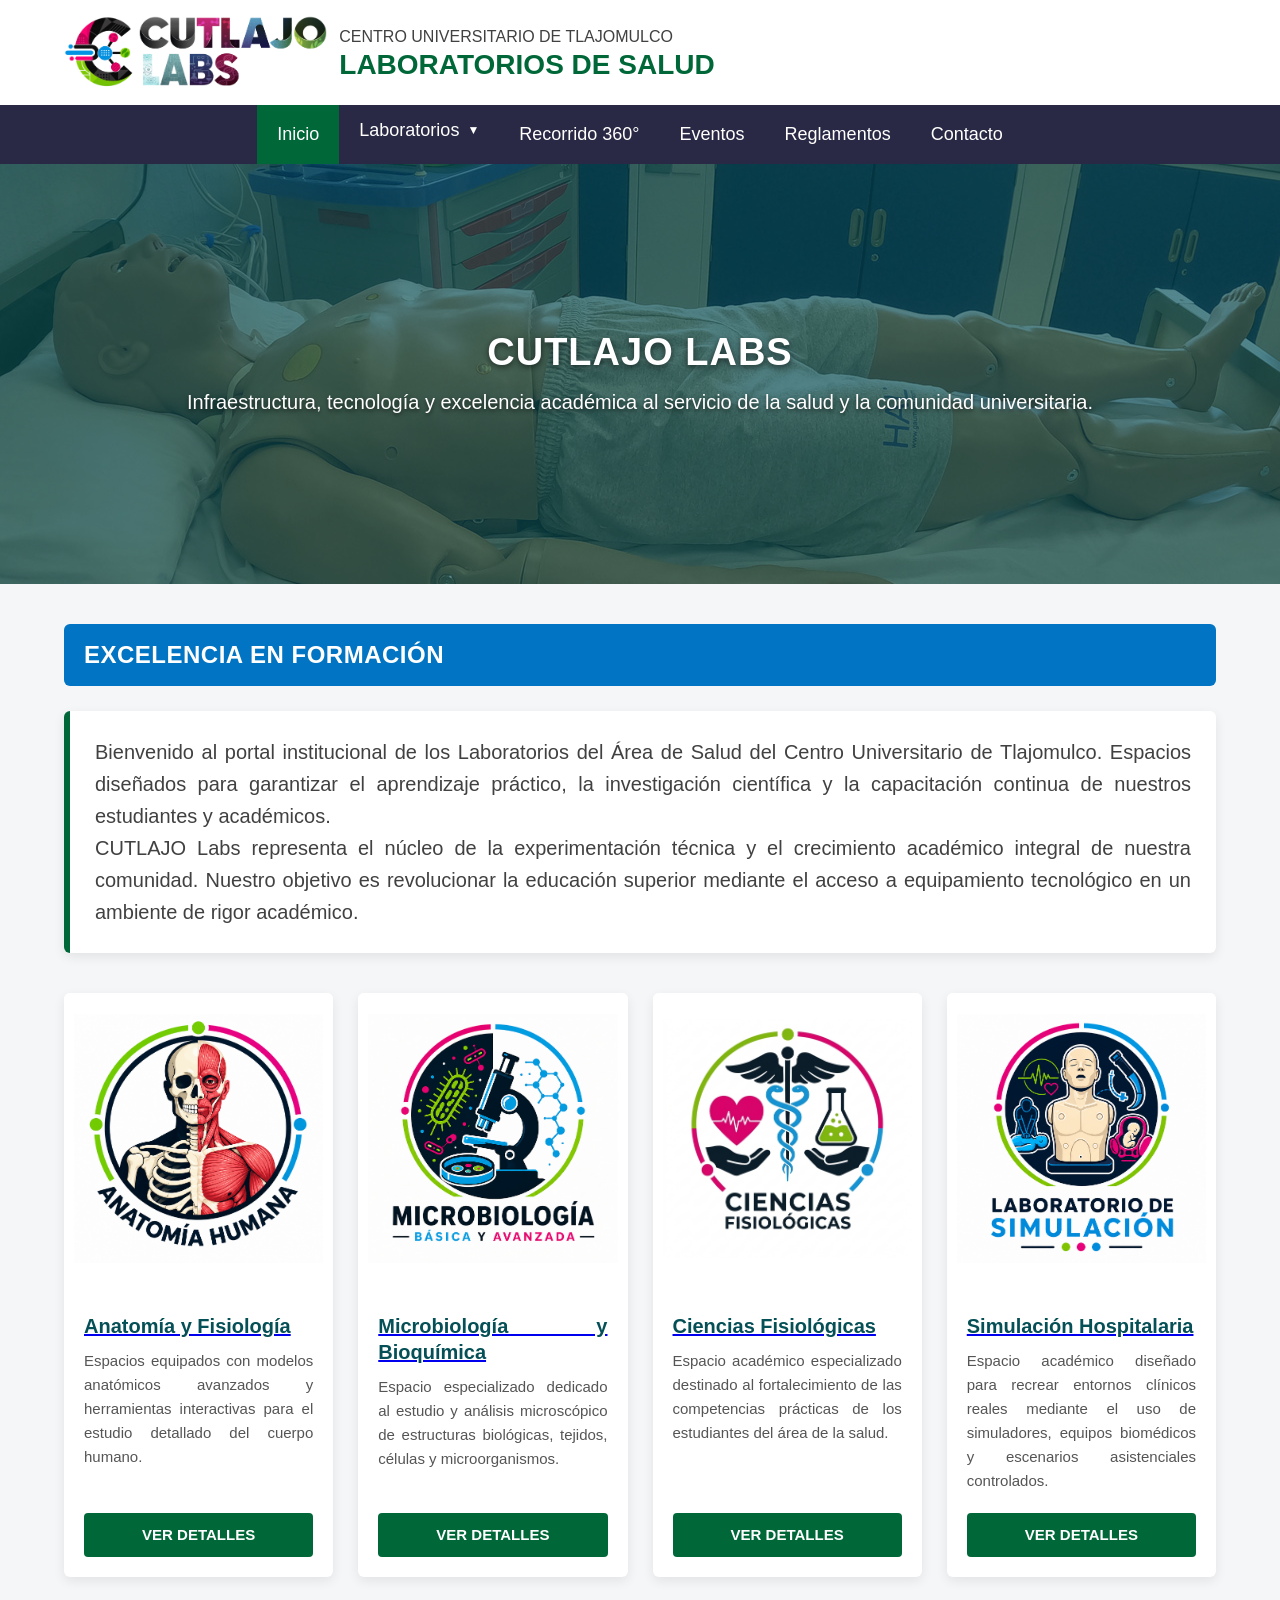
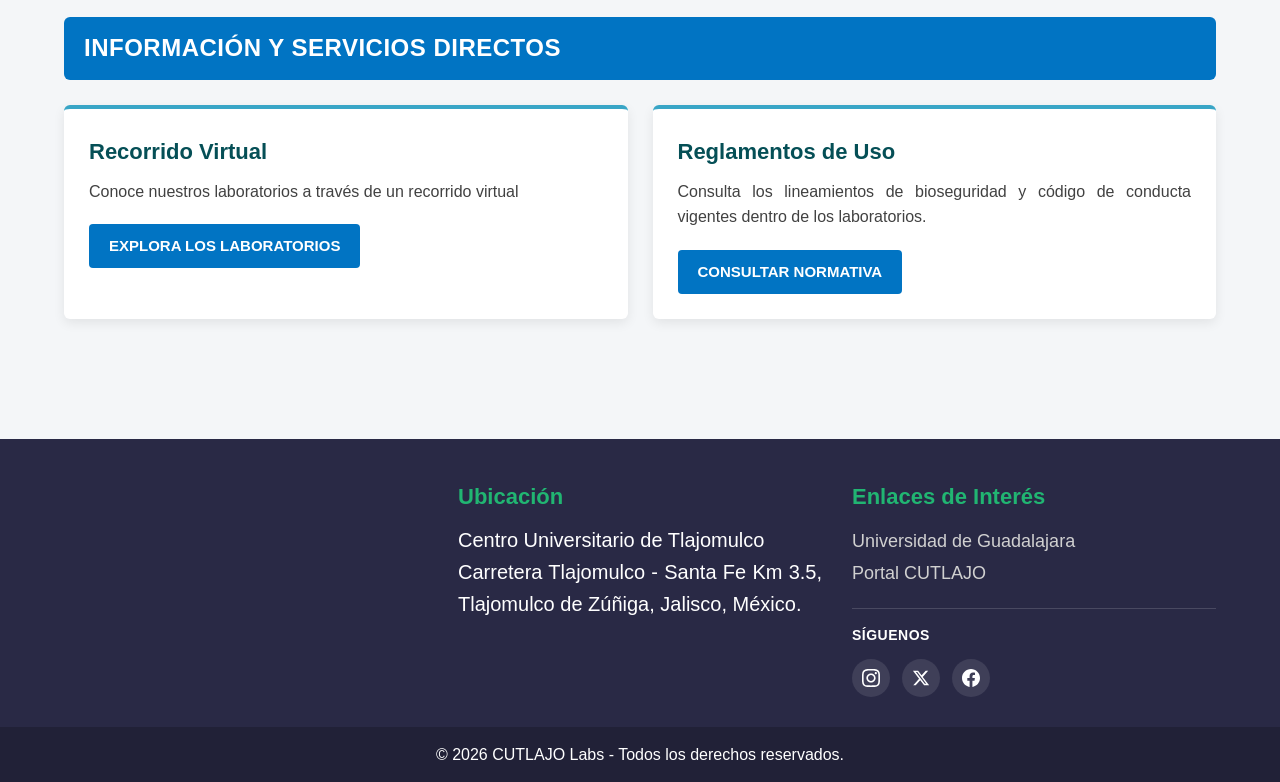
==== commit b55ea340: "Cambios Dr. Valenzuela" ====
--- a/index.html
+++ b/index.html
@@ -40,13 +40,13 @@
                             Laboratorios <span class="arrow-icon">▼</span>
                         </button>
                         <ul class="dropdown-menu">
-                            <li><a href="anatomia.html" class="dropdown-item">Anatomía</a></li>
-                            <li><a href="microscopia.html" class="dropdown-item">Microscopía</a></li>
-                            <li><a href="ciencias.html" class="dropdown-item">Ciencias</a></li>
-                            <li><a href="simulacion.html" class="dropdown-item">Simulación</a></li>
+                            <li><a href="anatomia.html" class="dropdown-item">Anatomía Humana</a></li>
+                            <li><a href="microscopia.html" class="dropdown-item">Microscopía Básica y Avanzada</a></li>
+                            <li><a href="ciencias.html" class="dropdown-item">Ciencias Fisiológicas</a></li>
+                            <li><a href="simulacion.html" class="dropdown-item">Simulación Hospitalaria</a></li>
                         </ul>
                     </li>
-                    <li class="nav-item"><a href="recorridos.html" class="nav-link">Recorridos 360°</a></li>
+                    <li class="nav-item"><a href="recorridos.html" class="nav-link">Recorrido 360°</a></li>
                     <li class="nav-item"><a href="eventos.html" class="nav-link">Eventos</a></li>
                     <li class="nav-item"><a href="reglamento.html" class="nav-link">Reglamentos</a></li>
                     <li class="nav-item"><a href="contacto.html" class="nav-link">Contacto</a></li>
@@ -136,12 +136,12 @@
                 </div>
                 <div class="quick-links-grid">
                     <div class="quick-link-box">
-                        <h3>Recorridos Virtuales</h3>
+                        <h3>Recorrido Virtual</h3>
                         <p>Conoce nuestros laboratorios a través de un recorrido virtual</p>
-                        <a href="recorridos-virtuales.html" class="btn btn-secondary">Explora los laboratorios</a>
+                        <a href="recorridos.html" class="btn btn-secondary">Explora los laboratorios</a>
                     </div>
                     <div class="quick-link-box">
-                        <h3>Reglamento de Usos</h3>
+                        <h3>Reglamentos de Uso</h3>
                         <p>Consulta los lineamientos de bioseguridad y código de conducta vigentes dentro de los laboratorios.</p>
                         <a href="reglamento.html" class="btn btn-secondary">CONSULTAR NORMATIVA</a>
                     </div>
@@ -162,7 +162,7 @@
                 <h3>Ubicación</h3>
                 <p>Centro Universitario de Tlajomulco</p>
                 <p>Carretera Tlajomulco - Santa Fe Km 3.5, Tlajomulco de Zúñiga, Jalisco, México.</p>
-                <p>Junto a las instalaciones del Edificio F</p>
+                
             </div>
 
             <div class="footer-links">
--- a/css/styles.css
+++ b/css/styles.css
@@ -37,6 +37,7 @@
   line-height: 1.6;
   color: var(--gris-neutro);
   background-color: #f4f6f8;
+  text-align: justify;
 }
 
 /* CONTENEDORES GLOBALES */
@@ -54,8 +55,8 @@
    ========================================================================== */
 .site-header {
   background-color: var(--blanco);
-  border-bottom: 4px solid var(--verde-selva);
-  padding: 1.5rem 0;
+  /*border-bottom: 4px solid var(--verde-selva);
+  padding: 1.5rem 0;*/
   position: relative; /* Esencial para el posicionamiento del menú móvil */
   z-index: 1000;
 }
@@ -64,6 +65,7 @@
   display: flex;
   justify-content: space-between;
   align-items: center;
+  padding: 1.5rem 0;
 }
 
 .logo-container {
@@ -1029,4 +1031,5 @@
   .site-title-group .sub-title {
     display: none;
   }
-}+}
+
